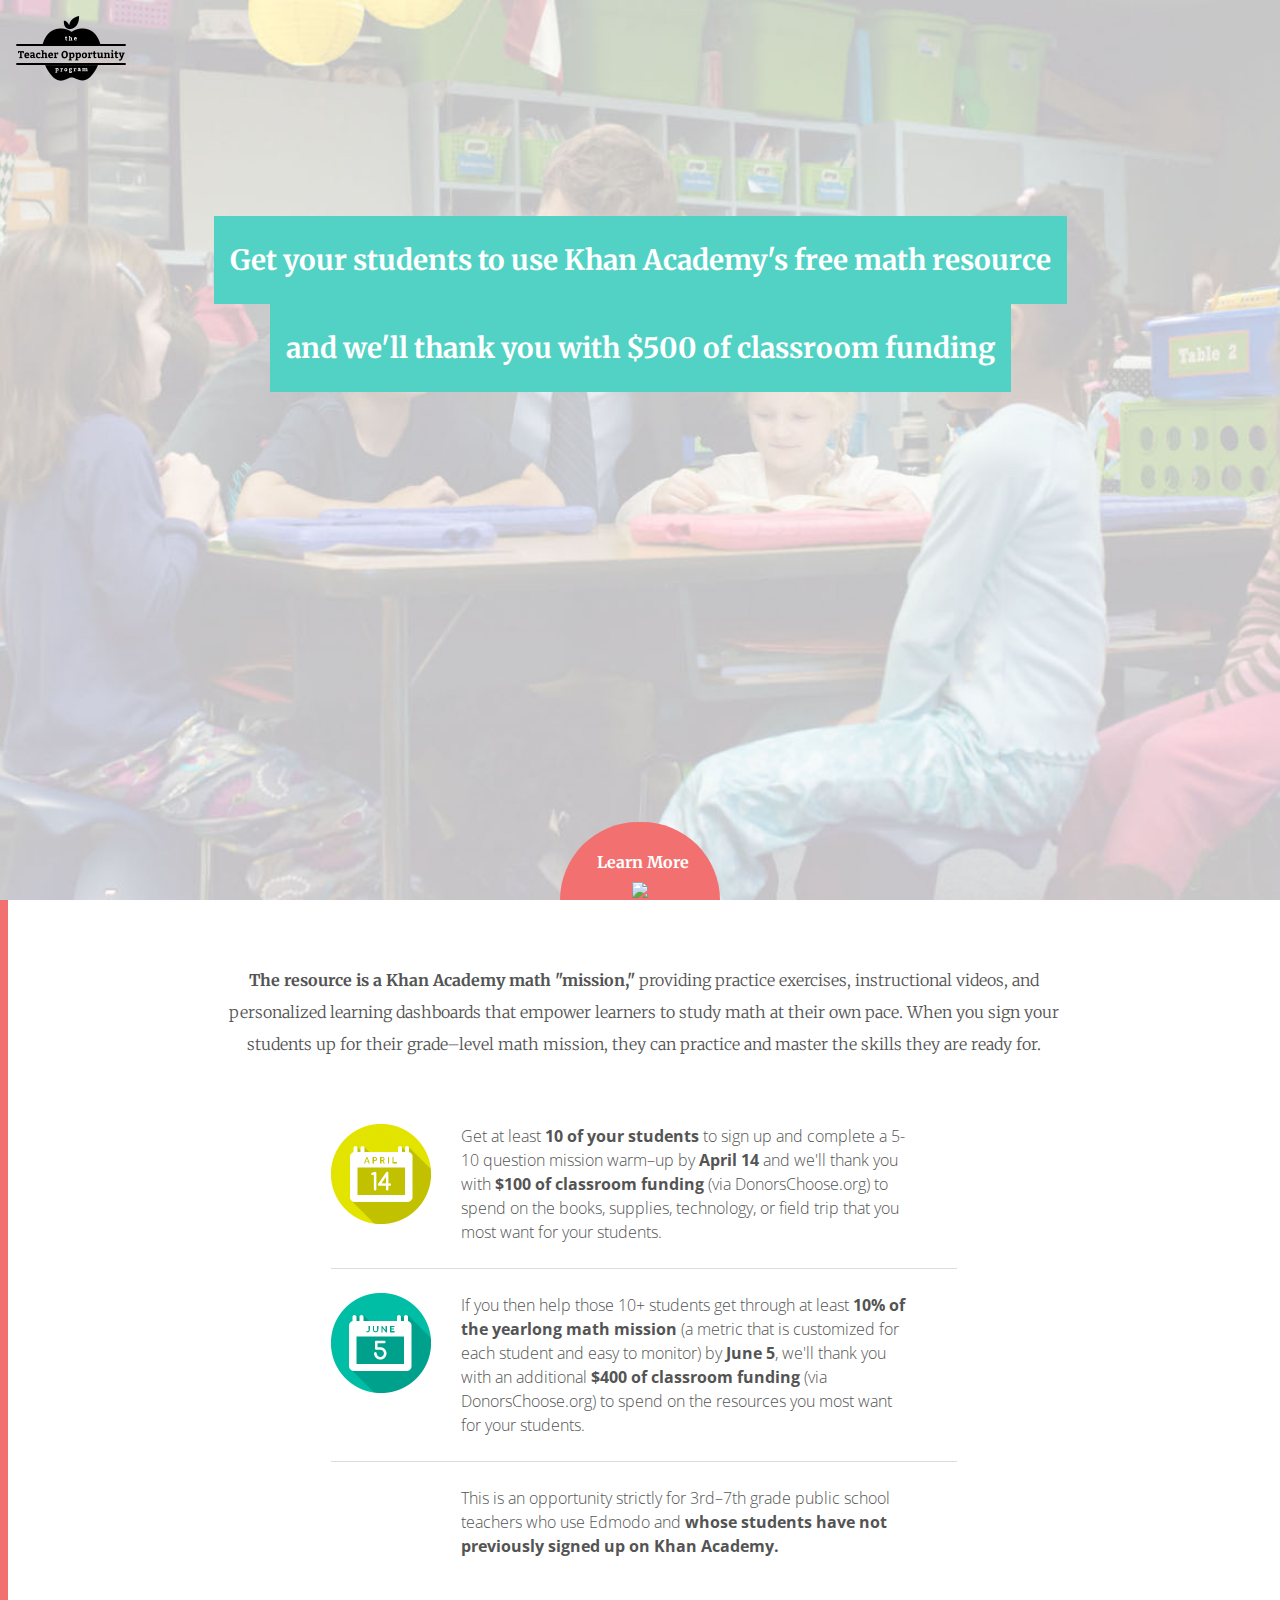
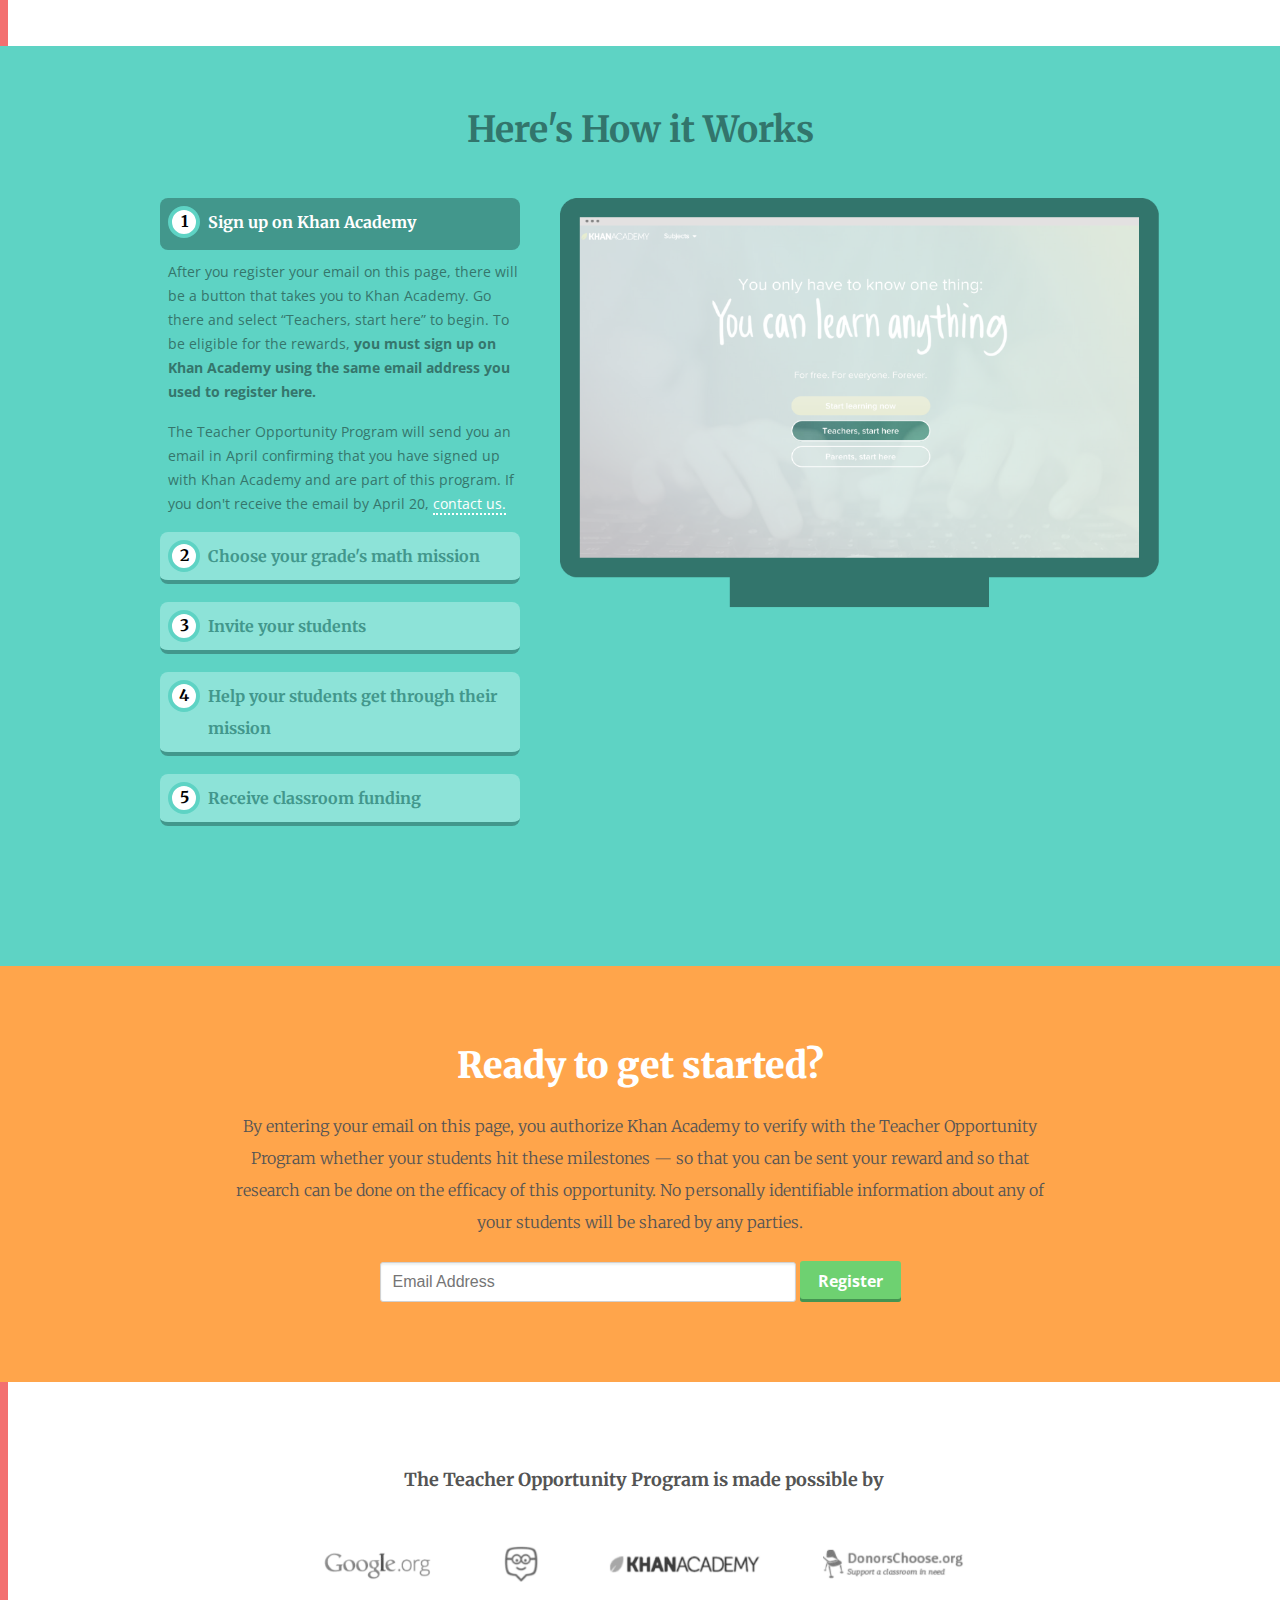
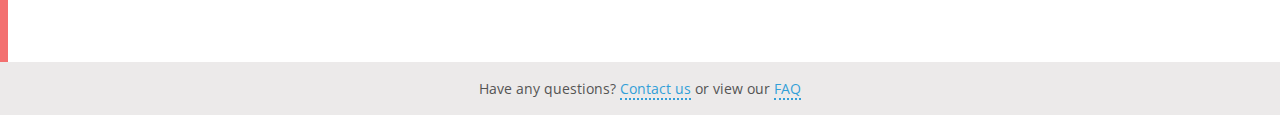
==== classroomopportunity.html @ 48d69011 "Change april 7 to april 14" ====
<!DOCTYPE html>
<!--[if IE 8 ]>    <html class="ie8"> <![endif]-->
<!--[if IE 9 ]>    <html class="ie9"> <![endif]-->
<!--[if (gt IE 9)|!(IE)]><!--> <html> <!--<![endif]-->
<head>
	<script src="js/cookies.js"></script>
	<script>
	  (function(i,s,o,g,r,a,m){i['GoogleAnalyticsObject']=r;i[r]=i[r]||function(){
	  (i[r].q=i[r].q||[]).push(arguments)},i[r].l=1*new Date();a=s.createElement(o),
	  m=s.getElementsByTagName(o)[0];a.async=1;a.src=g;m.parentNode.insertBefore(a,m)
	  })(window,document,'script','//www.google-analytics.com/analytics.js','ga');

	  ga('create', 'UA-2016540-8', 'auto');
	  ga('send', 'pageview');

	</script>
	<title>Check out Khan Academy's Math Missions</title>
    <link href='http://fonts.googleapis.com/css?family=Merriweather:400,300,700,900,300italic|Open+Sans:700,300,400' rel='stylesheet' type='text/css'>
    <link rel="stylesheet" href="css/reset.css"/>
    <link rel="stylesheet" href="css/styles.css"/>
    <link rel="stylesheet" href="//maxcdn.bootstrapcdn.com/font-awesome/4.3.0/css/font-awesome.min.css">
    <link rel="icon" type="image/png" href="favicon-32x32.png" sizes="32x32">
    <link rel="icon" type="image/png" href="favicon-16x16.png" sizes="16x16">
    <meta name="viewport" content="width=device-width, initial-scale=1">
</head>
<body>
<div class="section-splash">
	<img class="logo" src="images/logo-teacher-opportunity.png">
	<div class="headline-wrapper">
		<span class="headline">Get your students to use Khan&nbsp;Academy&#39;s free&nbsp;math&nbsp;resource</span>
		<span class="headline">and we&#39;ll thank you with $500 of classroom funding</span>
	</div>
	<a onclick="ga('send','event', 'funding', 'learnMore', 'click');" href="#intro">
		<div class="learn-more-wrapper">
			<div class="learn-more-text-wrapper">
				<span>Learn More</span>
				<img src="images/icon-caret-down.png">
			</div>
		</div>
	</a>
</div>
<div id="intro" class="section-intro">
	<div class="container">
		<h5>
			<strong>The resource is a Khan Academy math "mission,"</strong> providing practice exercises, instructional videos, and personalized learning dashboards that empower learners to study math at their own pace. When you sign your students up for their grade&ndash;level math mission, they can practice and master the skills they are ready for.
		</h5>

		<div class="intro-row clearfix">
			<div class="intro-illustration-wrapper">
				<img src="images/illustration-april.png">
			</div>
			<div class="intro-content">
				<p>
					Get at least <strong>10 of your students</strong> to sign up and complete a 5-10 question mission warm&ndash;up by <strong>April 14</strong> and we&#39;ll thank you with <strong>$100 of classroom funding</strong> (via DonorsChoose.org) to spend on the books, supplies, technology, or field trip that you most want for your students.
				</p>
			</div>
		</div> <!-- END INTRO-ROW -->
		<div class="intro-row clearfix">
			<div class="intro-illustration-wrapper">
				<img src="images/illustration-june.png">
			</div>
			<div class="intro-content">
				<p>
					If you then help those 10+ students get through at least <strong>10% of the yearlong math mission</strong> (a metric that is customized for each student and easy to monitor) by <strong>June 5</strong>, we&#39;ll thank you with an additional <strong>$400 of classroom funding</strong> (via DonorsChoose.org) to spend on the resources you most want for your students.
				</p>
			</div>
		</div> <!-- END INTRO-ROW -->
		<div class="intro-row">
			<div class="intro-content intro-disclaimer">
				<em>This is an opportunity strictly for 3rd&ndash;7th grade public school teachers who use Edmodo and <strong>
					whose students have not previously signed up on Khan Academy.
				</strong>
				</em>
			</div>
		</div> <!-- END INTRO-ROW -->
	</div> <!-- END CONTAINER -->
</div> <!-- END SECTION-INTRO -->

<div class="section-howItWorks">
	<div class="large-container">
		<h1>Here&#39;s How it Works</h1>
		<div class="right">
			<div class="screenshot-wrapper ">
				<img class="ia-instruction-image screenshot" src="images/howto-1.png">
			</div>
		</div>

		<div class="left">
			<ol class="steps">
				<li>
					<a id="howto-1" class="ia-instructions-trigger is-active" onclick="ga('send','event', 'funding', 'howItWorks-step1', 'click');" href="#">
						<span class="number-decoration"><span>1</span></span>
						<h4>Sign up on Khan Academy</h4>
					</a>
					<div class="ia-instructions instructions is-visible">
						<p>After you register your email on this page, there will be a button that takes you to Khan Academy. Go there and select &ldquo;Teachers, start here&rdquo; to begin. To be eligible for the rewards, <strong>you must sign up on Khan Academy using the same email address you used to register here.</strong></p>
						<p>The Teacher Opportunity Program will send you an email in April confirming that you have signed up with Khan Academy and are part of this program.  If you don&#39;t receive the email by April 20, <a href="mailto:teacheropportunity@donorschoose.org" onclick="ga('send','event', 'funding', 'contactUsHowTo', 'click');">contact us.</a></p>
					</div>
				</li>

				<li>
					<a id="howto-2" class="ia-instructions-trigger" onclick="ga('send','event', 'funding', 'howItWorks-step2', 'click');" href="#"><span class="number-decoration"><span>2</span></span>
						<h4>
							Choose your grade&#39;s math mission
						</h4>
					</a>
					<div class="ia-instructions instructions">
						<p>
							After you sign up, you&#39;ll be prompted to create your first class. Enter a name, like &ldquo;Mrs. Doe&#39;s 5th Graders.&rdquo; Then, you&rsquo;ll be taken to a screen where you can select a mission.</p>
						<p>
							 To be eligible for this program, you must teach students in grades 3&ndash;7, and you must select the math mission appropriate for your students&rsquo; grade level (e.g. if you teach fifth grade, your fifth graders need to work through the fifth grade math mission).
						</p>
					</div>
				</li>

				<li>
					<a id="howto-3" class="ia-instructions-trigger" onclick="ga('send','event', 'funding', 'howItWorks-step3', 'click');" href="#"><span class="number-decoration"><span>3</span></span>
					<h4>
						Invite your students
					</h4>
					</a>
					<div class="ia-instructions instructions">
						<p>
							Invite your students to your class via the email invite form on Khan Academy. To be part of this program, your students must not previously have signed up on Khan Academy. Have your students check their email, accept your coach request, and create an account. If your students don&#39;t have their own email addresses, you can create an account for them. Once they create an account and select an avatar, help them navigate to the mission by selecting the notification bell in the top right corner of the screen.
						</p>
					</div>
				</li>

				<li>
					<a id="howto-4" class="ia-instructions-trigger" onclick="ga('send','event', 'funding', 'howItWorks-step4', 'click');" href="#"><span class="number-decoration"><span>4</span></span>
					<h4>Help your students get through their mission</h4>
					</a>
					<div class="ia-instructions instructions">
						<p>
							Your students will be asked to complete an initial mission warm-up and can then start working through their mission. You can track their progress by clicking &ldquo;student progress&rdquo; in your coach account. Look specifically at any of the bars that say &ldquo;20%,&rdquo; or more (&ldquo;30%,&rdquo;, &ldquo;40%,&rdquo;, &ldquo;50%,&rdquo; etc.) and add up the number of students who have completed these skills.
						</p>
					</div>
				</li>

				<li>
					<a id="howto-5" class="ia-instructions-trigger" onclick="ga('send','event', 'funding', 'howItWorks-step5', 'click');" href="#"><span class="number-decoration"><span>5</span></span>
					<h4>
						Receive classroom funding
					</h4>
					</a>
					<div class="ia-instructions instructions">
						<p>
							We&#39;ll confirm that your students completed the mission warm-up and send a $100 classroom funding credit via DonorsChoose.org to the email you use to register on this page and on Khan Academy in June.
						</p>
						<p>
							If at least 10 of your students get through 10% or more of the yearlong math mission, we&#39;ll add an additional $400 to the classroom funding credit DonorsChoose.org will email you in June.
						</p>
						<p>
							You can spend the funding credit on books, technology, field trips, or any other resources that you want for your students.  Funding is offered on a first come, first served basis to the first 500 teachers who accomplish the steps above.
						</p>
					</div>
				</li>
			</ol>
		</div>
	</div>
</div>

<div class="section-getStarted">
	<div class="container">
		<h2>Ready to get started?</h2>
		<h5 class="ia-cta-instruction">By entering your email on this page, you authorize Khan Academy to verify with the Teacher Opportunity Program whether your students hit these milestones &mdash; so that you can be sent your reward and so that research can be done on the efficacy of this opportunity. No personally identifiable information about any of your students will be shared by any parties.</h5>
		<script type="text/javascript">
		var submitted=false;
		</script>
		<iframe id="hidden_iframe" name="hidden_iframe" onload="if(submitted){$('.ia-show-on-submit').show(); $('.ia-form').hide(); $('.ia-cta-instruction').html('Great! You are registered! Now go sign up on Khan Academy');}" style="display: none;"></iframe>

		<form class="ia-form" action="https://docs.google.com/forms/d/1gGFboxEAYcwFNeZSYvGJsOJmjx7oIMC6EEzyBmkNgvQ/formResponse?embedded=true" method="POST" id="ss-form" onsubmit="submitted=true;" target="hidden_iframe">
			<ol role="list" class="ss-question-list" style="padding-left: 0">
				<input type="hidden" name="entry.1613017288" value="Funding" class="ss-q-short" id="entry_1613017288" dir="auto" aria-label="" title="">

				<label class="email-label" for="entry_1570067874">
					Email Address
				</label>
				<input type="email" name="entry.1570067874" value="" class="ss-q-short" id="entry_1570067874" dir="auto" aria-label="Email Address  " title="" placeholder="Email Address" onclick="ga('send','event', 'funding', 'emailField', 'click');" required>
				<span class="reminder-text">
					Remember to use this email address when you register on Khan Academy!
				</span>
				<input type="hidden" name="draftResponse" value="[,,&quot;3323686566594068081&quot;]
				">
				<input type="hidden" name="pageHistory" value="0">
				<input type="hidden" name="fbzx" value="3323686566594068081">
				<input type="submit" name="submit" value="Register" id="ss-submit" class="jfk-button jfk-button-action secondary-cta" onclick="ga('send','event', 'funding', 'registerEmail', 'click');">
			</ol>
		</form>
		<a target="_blank" class="ia-show-on-submit primary-cta" style="display: none;" href="http://khanacademy.org" onclick="ga('send','event', 'funding', 'goToKhanAcademy', 'click');">Take me to Khan Academy <img src="images/icon-caret-right.png"> </a>
	</div>
</div>

<div class="section-partners">
	<h3>The Teacher Opportunity Program is made possible by</h3>
	<img class="logo-wall" src="images/logo-wall.png">
</div>

<div class="section-contact">
	<p>Have any questions? <a href="mailto:teacheropportunity@donorschoose.org" onclick="ga('send','event', 'funding', 'contactUsFooter', 'click');">Contact us</a> or view our <a href="#faq" class="ia-faq-trigger" onclick="ga('send','event', 'funding', 'viewFAQ', 'click');">FAQ</a></p>
</div>

<div class="section-faq ia-faq" id="faq">
	<div class="medium-container">
		<h2>FAQ</h2>
		<ul class="faq">
			<li>
				<h4>Who is eligible?</h4>
				<p>
					This opportunity is for 3rd&ndash;7th grade public school teachers who use Edmodo and who have not previously signed up on Khan Academy.
				</p>
			</li>
			<li>
				<h4>What is a mission?</h4>
				<p>
					A mission is simply a way on Khan Academy to help learners focus on content that is most meaningful to them.  Each math mission on Khan Academy provides complete coverage of a particular grade level or subject.  For more information, check out this
					<a href="https://www.khanacademy.org/coach-res/reference-for-coaches/other-reference-materials/a/what-is-a-mission" target="_blank" onclick="ga('send','event', 'funding', 'externalLinkInFAQ-articleOnKhanAcademy', 'click');">article on Khan Academy.</a>
				</p>
			</li>
			<li>
				<h4>How do I choose the right mission for my class?</h4>
				<p>
					In order to be eligible for this program, you will need your students to be working and making progress in their grade-level mission (i.e., if you are a 4th grade teacher, your students will need to make progress in Khan Academy&#39;s 4th grade mission).  However, the great thing about Khan Academy is that learners can also access content outside of their grade-level mission if they need extra support or want to accelerate ahead!
				</p>
			</li>
			<li>
				<h4>What is a &ldquo;mission warm-up?&rdquo;</h4>
				<p>
					The mission warm-up will be your students&#39; first experience of Khan Academy once they have selected their grade-level mission.  The mission warm-up will ask students to answer a few math problems.  That information will help Khan Academy&#39;s analytics system to know where it can help the students.  The students will always have the option to say &ldquo;I haven&#39;t learned this yet,&rdquo; if it is a skill that they are unfamiliar with.

				</p>
			</li>
			<li>
				<h4>How do I know when 10 of my students have achieved 10% of the mission-level skills?</h4>
				<p>
					The easiest way to see whether you have 10 students that have achieved 10% or more of mission-level skills is to look at your class histogram.  You can navigate there easily by going to your coach homepage and then clicking &ldquo;student progress&rdquo; for your classes.  The Y-axis of the histogram shows you how many students have completed what % of the class mission.
				</p>
			</li>
			<li>
				<h4>What is the difference between mission-level skills and mission foundations?</h4>
				<p>
					Mission foundations will provide a quick review of prerequisites and help check a learners&#39; preparedness for grade- or subject-level material.
				</p>
			</li>
			<li>
				<h4>Where do I go if I need help using Khan Academy with my students?</h4>
				<p>
					Khan Academy has created a great online support resource that helps you learn how to get your class started on Khan Academy and shares best practices.  This is a great place to learn more about all the great learner and coach tools that are available as well as to understand the nuts and bolts of how to get your class started!  You can find these resources by going to: <a target="_blank" href="https://www.khanacademy.org/coach-res" onclick="ga('send','event', 'funding', 'externalLinkInFAQ-coachRes', 'click');">khanacademy.org/coach-res</a>.
				</p>
			</li>
			<li>
				<h4>Where do I go if I have a problem with Khan Academy?</h4>
				<p>
					If you have a problem with Khan Academy, go to their <a href="https://khanacademy.zendesk.com/hc/en-us" target="_blank" onclick="ga('send','event', 'funding', 'externalLinkInFAQ-helpCenter', 'click');">Help Center</a>.  You can type in your questions or report bugs that you are finding as you work on Khan Academy.
				</p>
			</li>
		</ul>
	</div>
</div>
<script src="http://ajax.googleapis.com/ajax/libs/jquery/1.10.2/jquery.min.js"></script>
<script src="js/effects.js"></script>
</body>
</html>
---- css/styles.css ----
*, *:before, *:after {
	-moz-box-sizing: border-box;
	-webkit-box-sizing: border-box; 
	box-sizing: border-box;
	-webkit-text-size-adjust: none;
	-webkit-font-smoothing: antialiased;
	-moz-osx-font-smoothing: grayscale;
 }

body {
 	height: 100%;
 	width: 100%;
 	overflow-x: hidden;
}
.clearfix:after {
    visibility: hidden;
    display: block;
    font-size: 0;
    content: " ";
    clear: both;
    height: 0;
}

/* LAYOUT */
.container {
	position: relative;
	max-width: 960px;
	margin: 0 auto;
	padding: 64px;
}
.medium-container {
	max-width: 640px;
	margin: 0 auto;
}
.large-container {
	max-width: 960px;
	margin: 0 auto;
}
.fullsize-container {
	width: 100%;
	height: 100vh;
	padding: 16px;
	position: relative;
	text-align: center;
}

/* TYPOGRAPHY */
body {
	font-family: 'Open Sans', sans-serif;
	font-weight: 300;
	color: #545454;
}

h1, h2, h3, h4, h5 {
	font-family: 'Merriweather', serif;
	text-align: center;
	line-height: 2;
}
h1, h2, h3, h4 {
	font-weight: 700;
}
h1, h2 {
	font-size: 36px;
}
h3 {
	font-size: 18px;
}
h5 {
	font-weight: 300;
}
p {
	line-height: 1.5;
	font-weight: 400;
}
strong {
	font-weight: 700;
}
em {
	/*font-style: italic;*/
	/*font-size: 12px;*/
	line-height: 1.5;
}

/* SPLASH  */
.section-splash {
	width: 100%;
	height: 100vh;
	padding: 16px;
	background-image: url(../images/teacher-with-students.jpg);
	background-position: center;
	background-size: cover;
	background-repeat: no-repeat;
	position: relative;
	text-align: center;
}
.headline-wrapper {
	margin-top: 300px;
}
.ie8 .headline-wrapper, .ie9 .headline-wrapper {
	margin-bottom: 200px;
}
.headline-wrapper a {
	color: #329FD8;
}
.headline {
	font-family: 'Merriweather', serif;
	line-height: 2;
	font-size: 36px;
	background: #52D2C4;
	display: inline-block;
	margin: 0 auto;
	clear: both;
	padding: 16px;
	background: #52D2C4;
	color: white;
	font-weight: 700;
}
.logo {
	position: absolute;
	left: 16px;
}
.learn-more-wrapper {
	background: #F37070;
	height: 78px;
	width: 160px;
	position: absolute;
	bottom: 0;
	margin-left: 50%;
	left: -80px;
	border-radius: 100px 100px 0 0;
}
.learn-more-text-wrapper {
	position: relative;
}
.learn-more-text-wrapper img {
	margin-top: 60px;
}
.ie8 .learn-more-text-wrapper img, .ie9 .learn-more-text-wrapper img{
	display: none;
}
.learn-more-wrapper span {
	font-family: 'Merriweather', serif;
	font-weight: 700;
	color: white;
	position: absolute;
	width: 96px;
	height: 70px;
	margin-top: 50%;
	top: -48px;
	left: 35px;

}
.ie8 .learn-more-wrapper span, .ie9 .learn-more-wrapper span {
	margin-top: 24px;
	top: 16px;
}

/* INTRO */
.section-intro {
	border-left: 8px solid #F37070;
}
.intro-row {
	max-width: 626px;
	margin: 24px auto;
	padding-bottom: 24px;
	position: relative;
	border-bottom: 1px solid #DCDCDC;
}
.intro-row:first-of-type {
	margin-top: 64px;
}
.intro-row:last-of-type {
	border-bottom: none;
	margin-bottom: 0;
}
.intro-illustration-wrapper {
	width: 100px;
	height: 100px;
	float: left;
	left: 0;
}
.intro-illustration-wrapper img {
	width: 100%;
}
.intro-content {
	margin-left: 130px;
	max-width: 448px;
}
.intro-content p {
	font-weight: 300;
}

/* HOW IT WORKS */
.section-howItWorks {
	background: #5ED3C4;
	position: relative;
	padding: 48px 16px;
	min-height: 920px;
}
.section-4steps {
	min-height: 820px;
}
.section-howItWorks h1 {
	color: #32756C;
	margin: 0 auto;
}
.left {
	position: absolute;
	max-width: 360px;
	margin-top: 32px;
}
.right {
	margin-left: 400px;
	position: absolute;
	max-width: 1350px;
	min-height: 750px;
	margin-top: 32px;
}
.screenshot-wrapper {
	position: absolute;
	width: 600px;
}
.screenshot {
	width: 100%;
}
.steps li {
	margin-bottom: 16px;
}
.steps h4 {
	float: left;
	display: inline-block;
	margin-left: 40px;
	font-weight: 700;
	text-align: left;
}
.steps li>a{
	position: relative;
	background: #8DE3D8;
	border-radius: 8px;
	padding: 8px;
	display: inline-block;
	width: 100%;
	border-bottom: 4px solid #42978C;
	color: #42978C;
	text-decoration: none;
	font-family: 'Merriweather', serif;
	font-weight: 700;
	cursor: pointer;
	transition: all .3s;

}
.steps li>a:hover {
	background: #81CFC5;
	color: white;
}
.steps li>a:active, .steps li>a.is-active {
	background: #42978C;
	color: white;
}
.number-decoration {
	left: 8px;
	position: absolute;
	background: white;
	border-radius: 100%;
	border: 4px solid #5ED3C4;
	color: black;
	display: inline-block;
	width: 32px;
	height: 32px;
	text-align: center;
}
.number-decoration span {
	display: inline-block;
	margin-top: 3px;
}

.instructions {
	display: none;
	margin-top: 8px;
}
.is-active + .instructions {
	display:block
}
.instructions p {
	font-size: 14px;
	line-height: 24px;
	margin-bottom: 16px;
	color: #35766C;
	margin-left: 8px;
}
.instructions a {
	color: white;
	text-decoration: none;
	border-bottom: 2px dotted white;
}

/* GET STARTED */
.section-getStarted {
	background: #FFA54B;
	text-align: center;
}
.section-getStarted h2 {
	color: white;
	margin-bottom: 8px;
	font-weight: 900;
}
.primary-cta, .secondary-cta {
	border: none;
	background: #6ED171;
	cursor: pointer;
	font-family: 'Open Sans', sans-serif;
	font-weight: 700;
	text-decoration: none;
	color: white;
	display: inline-block;
	margin: 0 auto;
	margin-bottom: 12px;
	transition: all .3s;
}
.primary-cta:hover, .secondary-cta:hover {
	background: #65BA67;
}
.primary-cta:active {
	background: #4F9E51;
}
.primary-cta img {
	margin-left: 12px;
}
.primary-cta {
	padding: 14px 38px 24px 32px;
	font-size: 24px;
	border-radius: 8px;
	box-shadow: inset 0 -6px 0 0 #459451;
	margin-top: 16px;
	/*border-bottom: 6px solid #4F9E51;*/
}
.secondary-cta {
	padding: 9px 18px 10px;
	font-size: 16px;
	border-radius: 3px;
	box-shadow: inset 0 -3px 0 0 #459451;
}

/* EMAIL FORM*/
form {
	margin-top: 8px;
}
.email-label {
	display: none;
}
input[type=email] {
	border: 1px solid #d1d1d1;
	width: 50%;
	display: inline-block;
	webkit-border-radius: 3px;
	  -moz-border-radius: 3px;
	  -ms-border-radius: 3px;
	  -o-border-radius: 3px;
	  border-radius: 3px;
	webkit-box-shadow: inset 0 2px 2px 0px #EDF0F0;
	  -moz-box-shadow: inset 0 2px 2px 0px #EDF0F0;
	  box-shadow: inset 0 2px 2px 0px #EDF0F0;
	margin: 16px 0;
	font-size: 16px;
	line-height: 1.4;
	padding: 0 .75em;
	height: 40px;
	overflow: auto;
	outline: none;
	background: white;
}
input[type=email]:focus {
	border: 1px solid #329FD8;
}
span.reminder-text {
	display: none;
	font-weight: 400;
	margin-left: 155px;
	border-radius: 3px;
	font-size: 12px;
	padding: 8px;
	background: #5A5A5A;
	color: white;
	position: absolute;
}
span.reminder-text:before {
	border: solid transparent;
	content: " ";
	height: 0;
	width: 0;
	border-bottom-color: #5A5A5A;
	border-width: 6px;
	margin-left: 8px;
	margin-top: -18px;
	position: absolute;
	pointer-events: none;
}
input[type=email]:focus + span.reminder-text {
	display: block;
}

/* PARTNERS */
.section-partners {
	padding: 80px;
	color: #545454;
	border-left: 8px solid #F37070;
}
.logo-wall {
	max-width: 640px;
	display: block;
	margin: 48px auto 0;
}

/* CONTACT */
.section-contact {
	background: #ECEAEA;
	padding: 16px;
	text-align: center;
}
.section-contact p {
	font-size: 14px;
}
.section-contact a, .section-faq a {
	color: #329FD8;
	text-decoration: none;
	border-bottom: 2px dotted;
}

/* FAQ */
.section-faq {
	padding: 36px;
	display: none;
	background: #ECEAEA;
}
.section-faq p{
	font-size: 14px;
	line-height: 2;
}
.section-faq h2 {
	margin-bottom: 32px;
}
.section-faq h4 {
	text-align: left;
}
.faq li {
	margin-bottom: 24px;
}

/* RESPONSIVE */
@media screen and (max-width: 1280px) {
	/* SPLASH */
	.headline-wrapper {
		margin-top: 200px;
	}
	.headline {
		font-size: 28px;
	}
}
@media screen and (max-width: 800px) {
	.container, .medium-container, .large-container, .section-partners {
		padding: 48px;
	}
	.right, .left, .screenshot-wrapper {
		position: relative;
		margin: 0 auto;
	}
	.left {
		max-width: 100%;
		margin-top: 24px;
	}
	.right {
		min-height: 0;
	}
	.screenshot-wrapper, .logo-wall {
		max-width: 100%;
	}
	span.reminder-text {
		margin-left: 0;
	}
	span.reminder-text:before {
		margin-left: 100px;
	}

@media screen and (max-width: 640px) {
	.logo {
		position: relative;
		margin: 16px auto;
		left: 0;
	}
	.container, .medium-container, .large-container, .section-partners {
		padding: 32px;
	}
	.section-howItWorks {
		padding: 0;
	}
	h1, .headline {
		font-size: 18px;
	}
	.headline {
		padding: 6px;
	}
	h2, h3 {
		font-size: 16px;
	}
	h5, p, em {
		font-size: 14px;
	}
	.section-splash {
		height: 95vh;
	}

	/* INTRO */
	.intro-illustration-wrapper {
		float: none;
		margin: 0 auto;
	}
	.intro-content {
		max-width: 100%;
		margin: 24px 0 0 0;
	}
	.intro-row:first-of-type {
		margin-top: 24px;
	}

	/* CALL TO ACTION */
	.primary-cta {
		font-size: 18px;
		padding: 12px 18px;
	}
	.primary-cta img {
		width: 8px;
	}
}
@media screen and (max-width: 360px) {
	.container, .medium-container, .large-container, .section-partners {
		padding: 24px;
	}
	h1, .headline {
		font-size: 18px;
	}
	.headline-wrapper {
		margin-top: 200px;
	}
	h5 {
		text-align: left;
	}
	.primary-cta {
		display: block;
		width: 100%;
		padding: 16px 0 20px;
	}
	.primary-cta img {
		display: none;
	}
	input[type=email] {
		display: block;
		width: 100%;
	}
	input[type=submit] {
		-webkit-appearance: none;
	}
	.secondary-cta {
		display: block;
		width: 100%;
	}
}
@media screen and (max-height: 670px) {
	.headline-wrapper {
		margin-top: 50px;
	}
}
@media screen and (max-height: 460px) {
	.headline-wrapper {
		margin-top: 50px;
	}
	.learn-more-wrapper {
		display: none;
	}
}
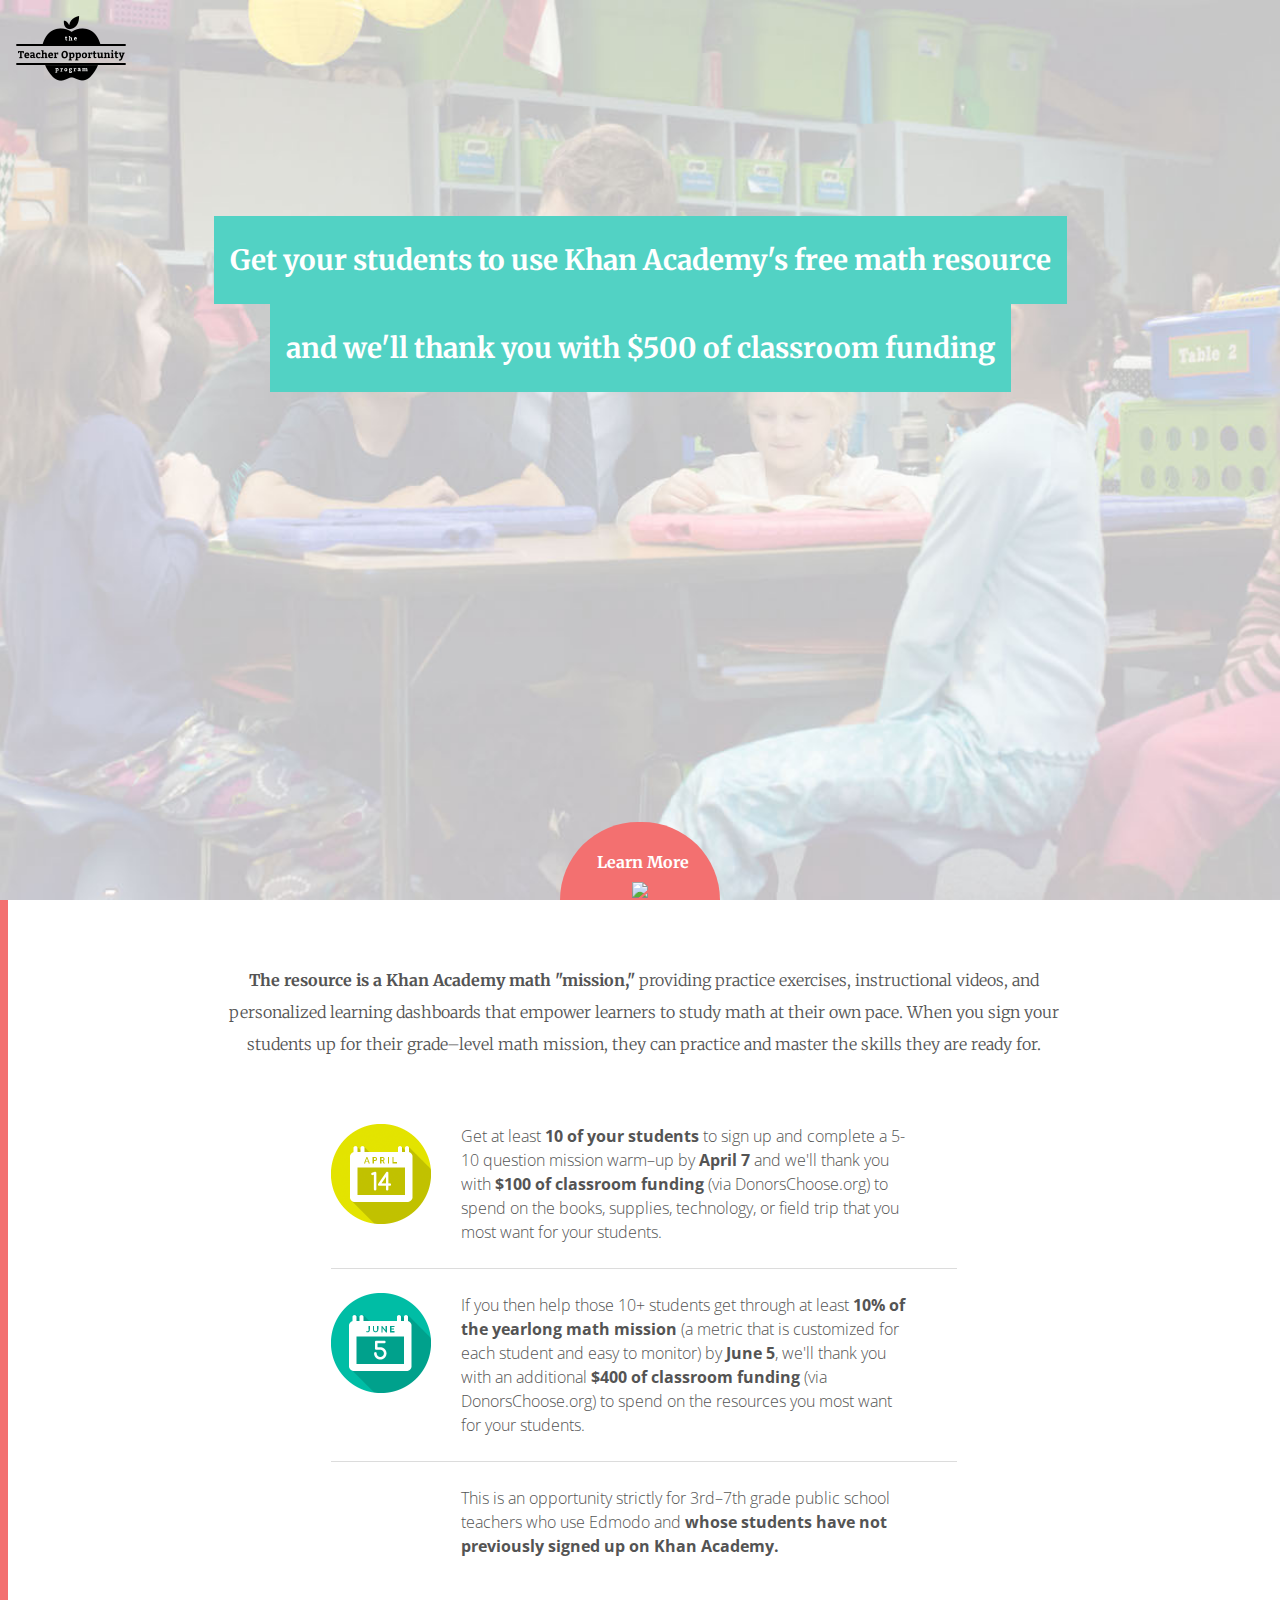
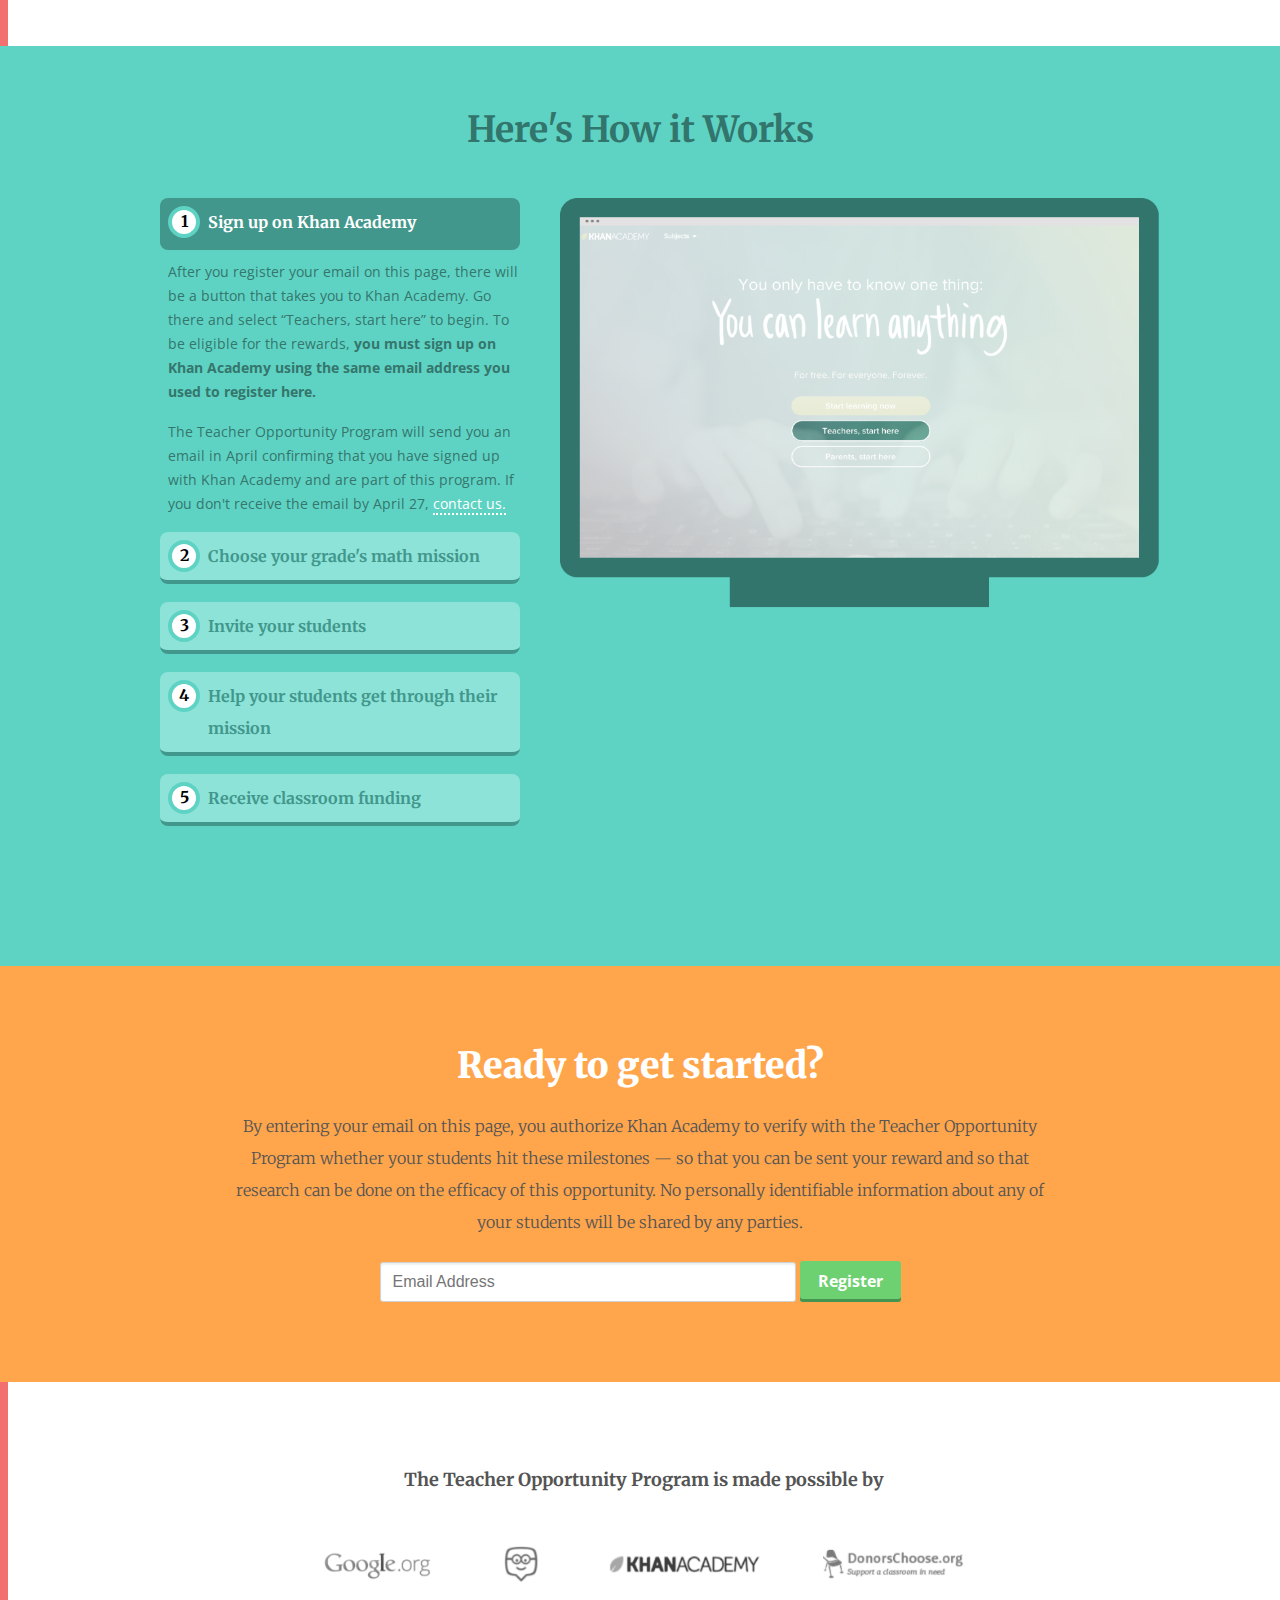
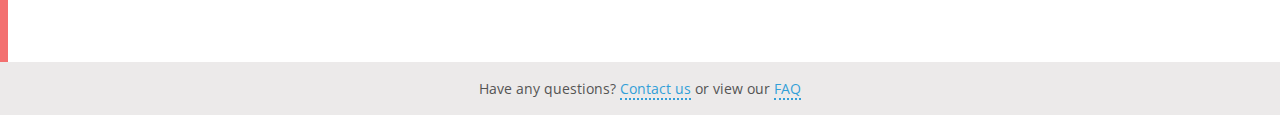
==== commit 2a67c8ec: "Change hear by date from April 20th to April 27th" ====
--- a/classroomopportunity.html
+++ b/classroomopportunity.html
@@ -51,7 +51,7 @@
 			</div>
 			<div class="intro-content">
 				<p>
-					Get at least <strong>10 of your students</strong> to sign up and complete a 5-10 question mission warm&ndash;up by <strong>April 14</strong> and we&#39;ll thank you with <strong>$100 of classroom funding</strong> (via DonorsChoose.org) to spend on the books, supplies, technology, or field trip that you most want for your students.
+					Get at least <strong>10 of your students</strong> to sign up and complete a 5-10 question mission warm&ndash;up by <strong>April 7</strong> and we&#39;ll thank you with <strong>$100 of classroom funding</strong> (via DonorsChoose.org) to spend on the books, supplies, technology, or field trip that you most want for your students.
 				</p>
 			</div>
 		</div> <!-- END INTRO-ROW -->
@@ -69,7 +69,7 @@
 			<div class="intro-content intro-disclaimer">
 				<em>This is an opportunity strictly for 3rd&ndash;7th grade public school teachers who use Edmodo and <strong>
 					whose students have not previously signed up on Khan Academy.
-				</strong>
+				</strong> 
 				</em>
 			</div>
 		</div> <!-- END INTRO-ROW -->
@@ -84,7 +84,7 @@
 				<img class="ia-instruction-image screenshot" src="images/howto-1.png">
 			</div>
 		</div>
-
+	
 		<div class="left">
 			<ol class="steps">
 				<li>
@@ -94,14 +94,14 @@
 					</a>
 					<div class="ia-instructions instructions is-visible">
 						<p>After you register your email on this page, there will be a button that takes you to Khan Academy. Go there and select &ldquo;Teachers, start here&rdquo; to begin. To be eligible for the rewards, <strong>you must sign up on Khan Academy using the same email address you used to register here.</strong></p>
-						<p>The Teacher Opportunity Program will send you an email in April confirming that you have signed up with Khan Academy and are part of this program.  If you don&#39;t receive the email by April 20, <a href="mailto:teacheropportunity@donorschoose.org" onclick="ga('send','event', 'funding', 'contactUsHowTo', 'click');">contact us.</a></p>
+						<p>The Teacher Opportunity Program will send you an email in April confirming that you have signed up with Khan Academy and are part of this program.  If you don&#39;t receive the email by April 27, <a href="mailto:teacheropportunity@donorschoose.org" onclick="ga('send','event', 'funding', 'contactUsHowTo', 'click');">contact us.</a></p>
 					</div>
 				</li>
 
 				<li>
 					<a id="howto-2" class="ia-instructions-trigger" onclick="ga('send','event', 'funding', 'howItWorks-step2', 'click');" href="#"><span class="number-decoration"><span>2</span></span>
 						<h4>
-							Choose your grade&#39;s math mission
+							Choose your grade&#39;s math mission	
 						</h4>
 					</a>
 					<div class="ia-instructions instructions">
@@ -127,7 +127,7 @@
 				</li>
 
 				<li>
-					<a id="howto-4" class="ia-instructions-trigger" onclick="ga('send','event', 'funding', 'howItWorks-step4', 'click');" href="#"><span class="number-decoration"><span>4</span></span>
+					<a id="howto-4" class="ia-instructions-trigger" onclick="ga('send','event', 'funding', 'howItWorks-step4', 'click');" href="#"><span class="number-decoration"><span>4</span></span> 
 					<h4>Help your students get through their mission</h4>
 					</a>
 					<div class="ia-instructions instructions">
@@ -151,7 +151,7 @@
 							If at least 10 of your students get through 10% or more of the yearlong math mission, we&#39;ll add an additional $400 to the classroom funding credit DonorsChoose.org will email you in June.
 						</p>
 						<p>
-							You can spend the funding credit on books, technology, field trips, or any other resources that you want for your students.  Funding is offered on a first come, first served basis to the first 500 teachers who accomplish the steps above.
+							You can spend the funding credit on books, technology, field trips, or any other resources that you want for your students.  Funding is offered on a first come, first served basis to the first 500 teachers who accomplish the steps above.  
 						</p>
 					</div>
 				</li>
@@ -233,7 +233,7 @@
 			<li>
 				<h4>How do I know when 10 of my students have achieved 10% of the mission-level skills?</h4>
 				<p>
-					The easiest way to see whether you have 10 students that have achieved 10% or more of mission-level skills is to look at your class histogram.  You can navigate there easily by going to your coach homepage and then clicking &ldquo;student progress&rdquo; for your classes.  The Y-axis of the histogram shows you how many students have completed what % of the class mission.
+					The easiest way to see whether you have 10 students that have achieved 10% or more of mission-level skills is to look at your class histogram.  You can navigate there easily by going to your coach homepage and then clicking &ldquo;student progress&rdquo; for your classes.  The Y-axis of the histogram shows you how many students have completed what % of the class mission.  
 				</p>
 			</li>
 			<li>
@@ -251,7 +251,7 @@
 			<li>
 				<h4>Where do I go if I have a problem with Khan Academy?</h4>
 				<p>
-					If you have a problem with Khan Academy, go to their <a href="https://khanacademy.zendesk.com/hc/en-us" target="_blank" onclick="ga('send','event', 'funding', 'externalLinkInFAQ-helpCenter', 'click');">Help Center</a>.  You can type in your questions or report bugs that you are finding as you work on Khan Academy.
+					If you have a problem with Khan Academy, go to their <a href="https://khanacademy.zendesk.com/hc/en-us" target="_blank" onclick="ga('send','event', 'funding', 'externalLinkInFAQ-helpCenter', 'click');">Help Center</a>.  You can type in your questions or report bugs that you are finding as you work on Khan Academy.   
 				</p>
 			</li>
 		</ul>
@@ -260,4 +260,4 @@
 <script src="http://ajax.googleapis.com/ajax/libs/jquery/1.10.2/jquery.min.js"></script>
 <script src="js/effects.js"></script>
 </body>
-</html>
+</html>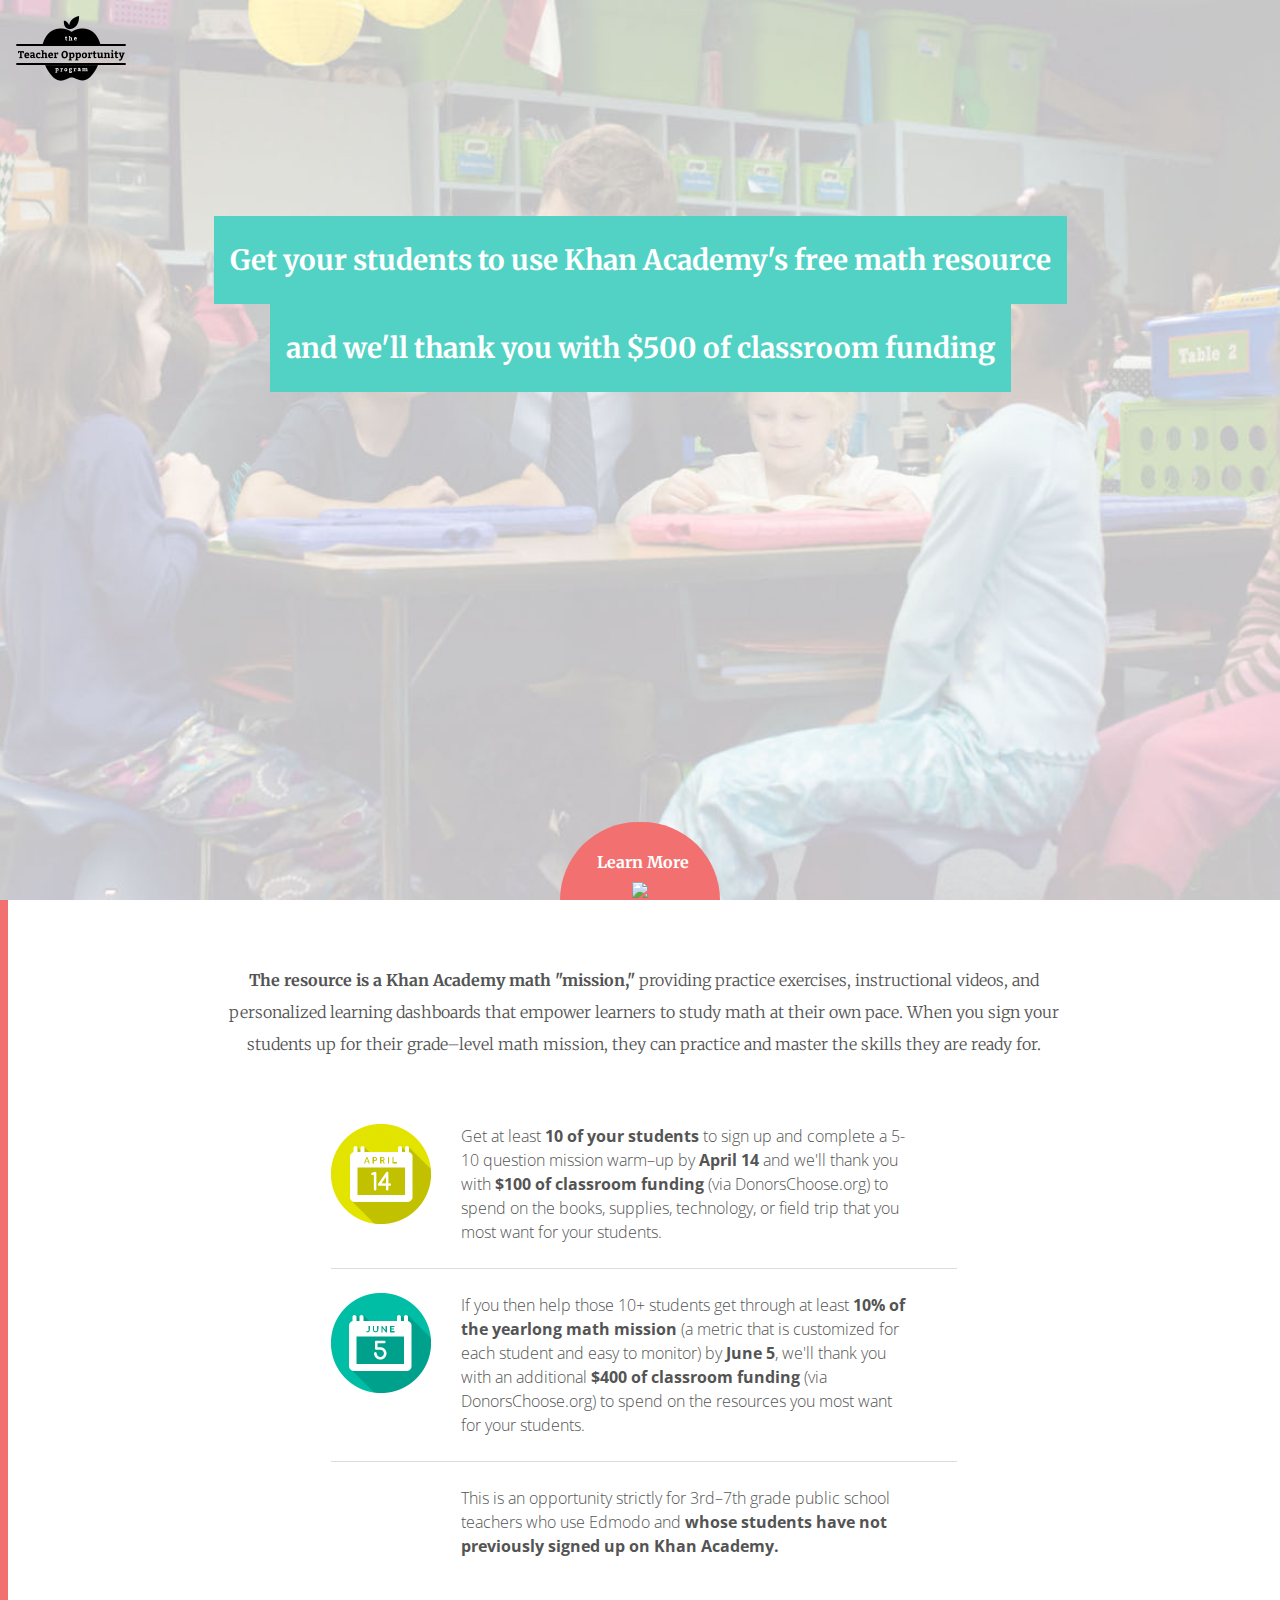
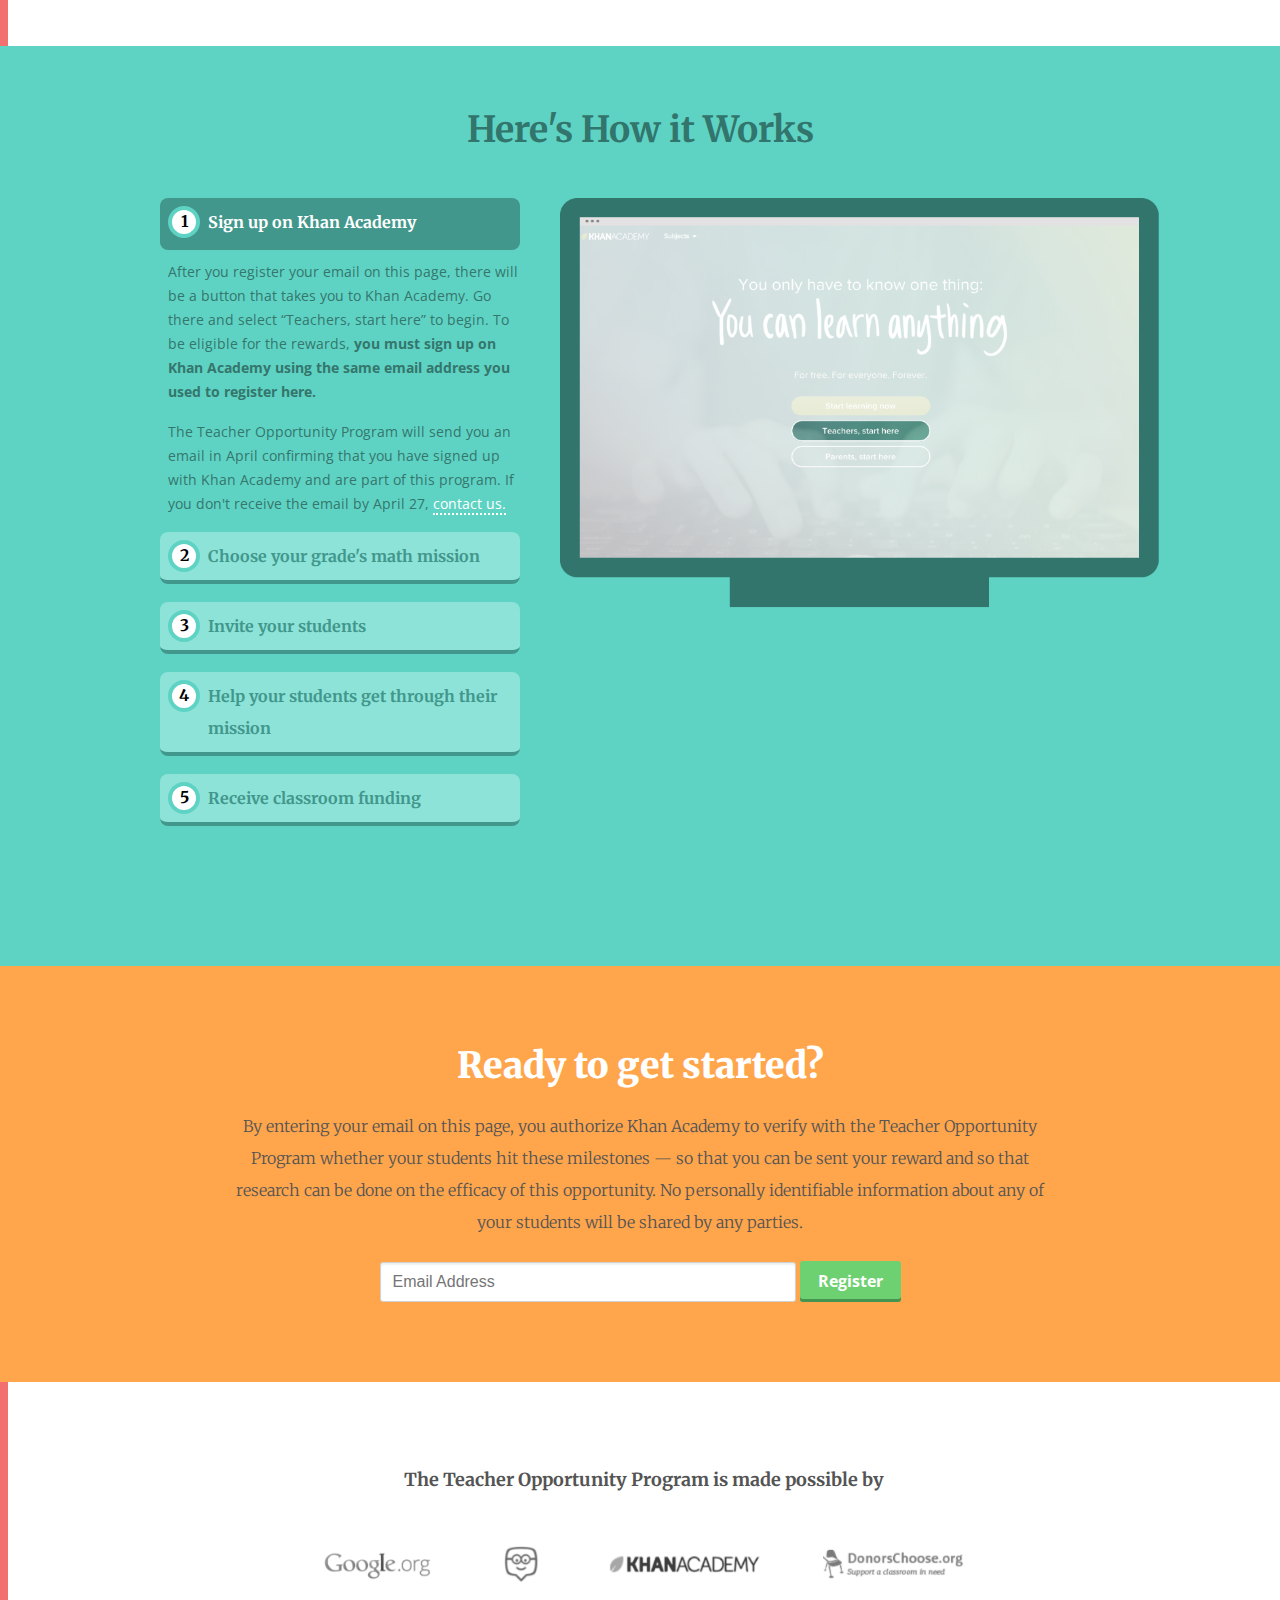
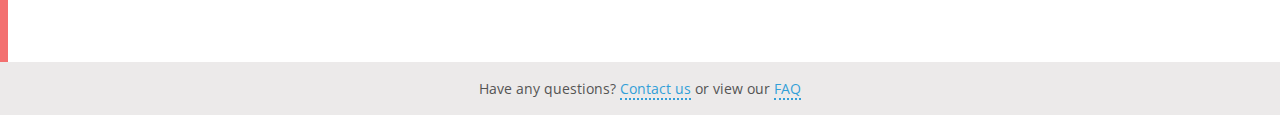
==== commit 388110d1: "Merge branch 'master' of https://github.com/teacheropportunity/teacheropportunity.github.io" ====
--- a/classroomopportunity.html
+++ b/classroomopportunity.html
@@ -51,7 +51,7 @@
 			</div>
 			<div class="intro-content">
 				<p>
-					Get at least <strong>10 of your students</strong> to sign up and complete a 5-10 question mission warm&ndash;up by <strong>April 7</strong> and we&#39;ll thank you with <strong>$100 of classroom funding</strong> (via DonorsChoose.org) to spend on the books, supplies, technology, or field trip that you most want for your students.
+					Get at least <strong>10 of your students</strong> to sign up and complete a 5-10 question mission warm&ndash;up by <strong>April 14</strong> and we&#39;ll thank you with <strong>$100 of classroom funding</strong> (via DonorsChoose.org) to spend on the books, supplies, technology, or field trip that you most want for your students.
 				</p>
 			</div>
 		</div> <!-- END INTRO-ROW -->
@@ -69,7 +69,7 @@
 			<div class="intro-content intro-disclaimer">
 				<em>This is an opportunity strictly for 3rd&ndash;7th grade public school teachers who use Edmodo and <strong>
 					whose students have not previously signed up on Khan Academy.
-				</strong> 
+				</strong>
 				</em>
 			</div>
 		</div> <!-- END INTRO-ROW -->
@@ -84,7 +84,7 @@
 				<img class="ia-instruction-image screenshot" src="images/howto-1.png">
 			</div>
 		</div>
-	
+
 		<div class="left">
 			<ol class="steps">
 				<li>
@@ -101,7 +101,7 @@
 				<li>
 					<a id="howto-2" class="ia-instructions-trigger" onclick="ga('send','event', 'funding', 'howItWorks-step2', 'click');" href="#"><span class="number-decoration"><span>2</span></span>
 						<h4>
-							Choose your grade&#39;s math mission	
+							Choose your grade&#39;s math mission
 						</h4>
 					</a>
 					<div class="ia-instructions instructions">
@@ -127,7 +127,7 @@
 				</li>
 
 				<li>
-					<a id="howto-4" class="ia-instructions-trigger" onclick="ga('send','event', 'funding', 'howItWorks-step4', 'click');" href="#"><span class="number-decoration"><span>4</span></span> 
+					<a id="howto-4" class="ia-instructions-trigger" onclick="ga('send','event', 'funding', 'howItWorks-step4', 'click');" href="#"><span class="number-decoration"><span>4</span></span>
 					<h4>Help your students get through their mission</h4>
 					</a>
 					<div class="ia-instructions instructions">
@@ -151,7 +151,7 @@
 							If at least 10 of your students get through 10% or more of the yearlong math mission, we&#39;ll add an additional $400 to the classroom funding credit DonorsChoose.org will email you in June.
 						</p>
 						<p>
-							You can spend the funding credit on books, technology, field trips, or any other resources that you want for your students.  Funding is offered on a first come, first served basis to the first 500 teachers who accomplish the steps above.  
+							You can spend the funding credit on books, technology, field trips, or any other resources that you want for your students.  Funding is offered on a first come, first served basis to the first 500 teachers who accomplish the steps above.
 						</p>
 					</div>
 				</li>
@@ -233,7 +233,7 @@
 			<li>
 				<h4>How do I know when 10 of my students have achieved 10% of the mission-level skills?</h4>
 				<p>
-					The easiest way to see whether you have 10 students that have achieved 10% or more of mission-level skills is to look at your class histogram.  You can navigate there easily by going to your coach homepage and then clicking &ldquo;student progress&rdquo; for your classes.  The Y-axis of the histogram shows you how many students have completed what % of the class mission.  
+					The easiest way to see whether you have 10 students that have achieved 10% or more of mission-level skills is to look at your class histogram.  You can navigate there easily by going to your coach homepage and then clicking &ldquo;student progress&rdquo; for your classes.  The Y-axis of the histogram shows you how many students have completed what % of the class mission.
 				</p>
 			</li>
 			<li>
@@ -251,7 +251,7 @@
 			<li>
 				<h4>Where do I go if I have a problem with Khan Academy?</h4>
 				<p>
-					If you have a problem with Khan Academy, go to their <a href="https://khanacademy.zendesk.com/hc/en-us" target="_blank" onclick="ga('send','event', 'funding', 'externalLinkInFAQ-helpCenter', 'click');">Help Center</a>.  You can type in your questions or report bugs that you are finding as you work on Khan Academy.   
+					If you have a problem with Khan Academy, go to their <a href="https://khanacademy.zendesk.com/hc/en-us" target="_blank" onclick="ga('send','event', 'funding', 'externalLinkInFAQ-helpCenter', 'click');">Help Center</a>.  You can type in your questions or report bugs that you are finding as you work on Khan Academy.
 				</p>
 			</li>
 		</ul>
@@ -260,4 +260,4 @@
 <script src="http://ajax.googleapis.com/ajax/libs/jquery/1.10.2/jquery.min.js"></script>
 <script src="js/effects.js"></script>
 </body>
-</html>+</html>
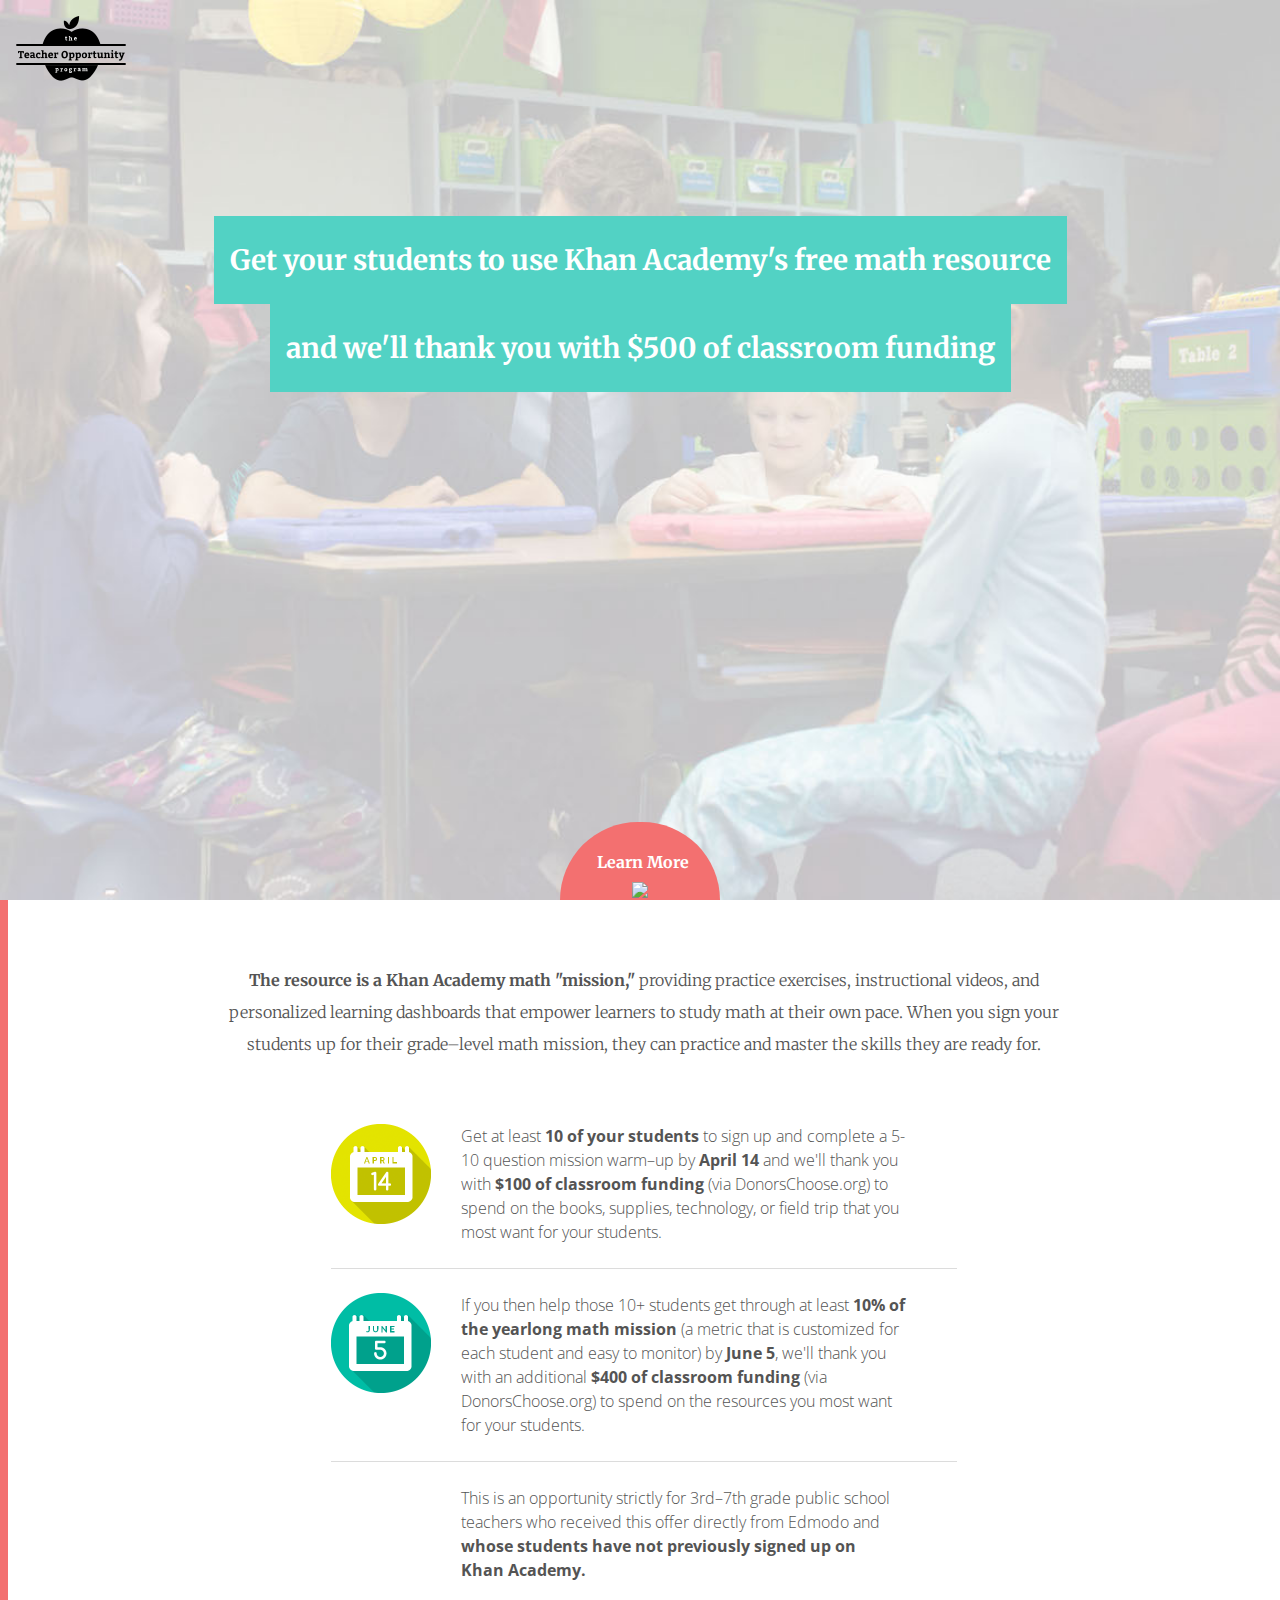
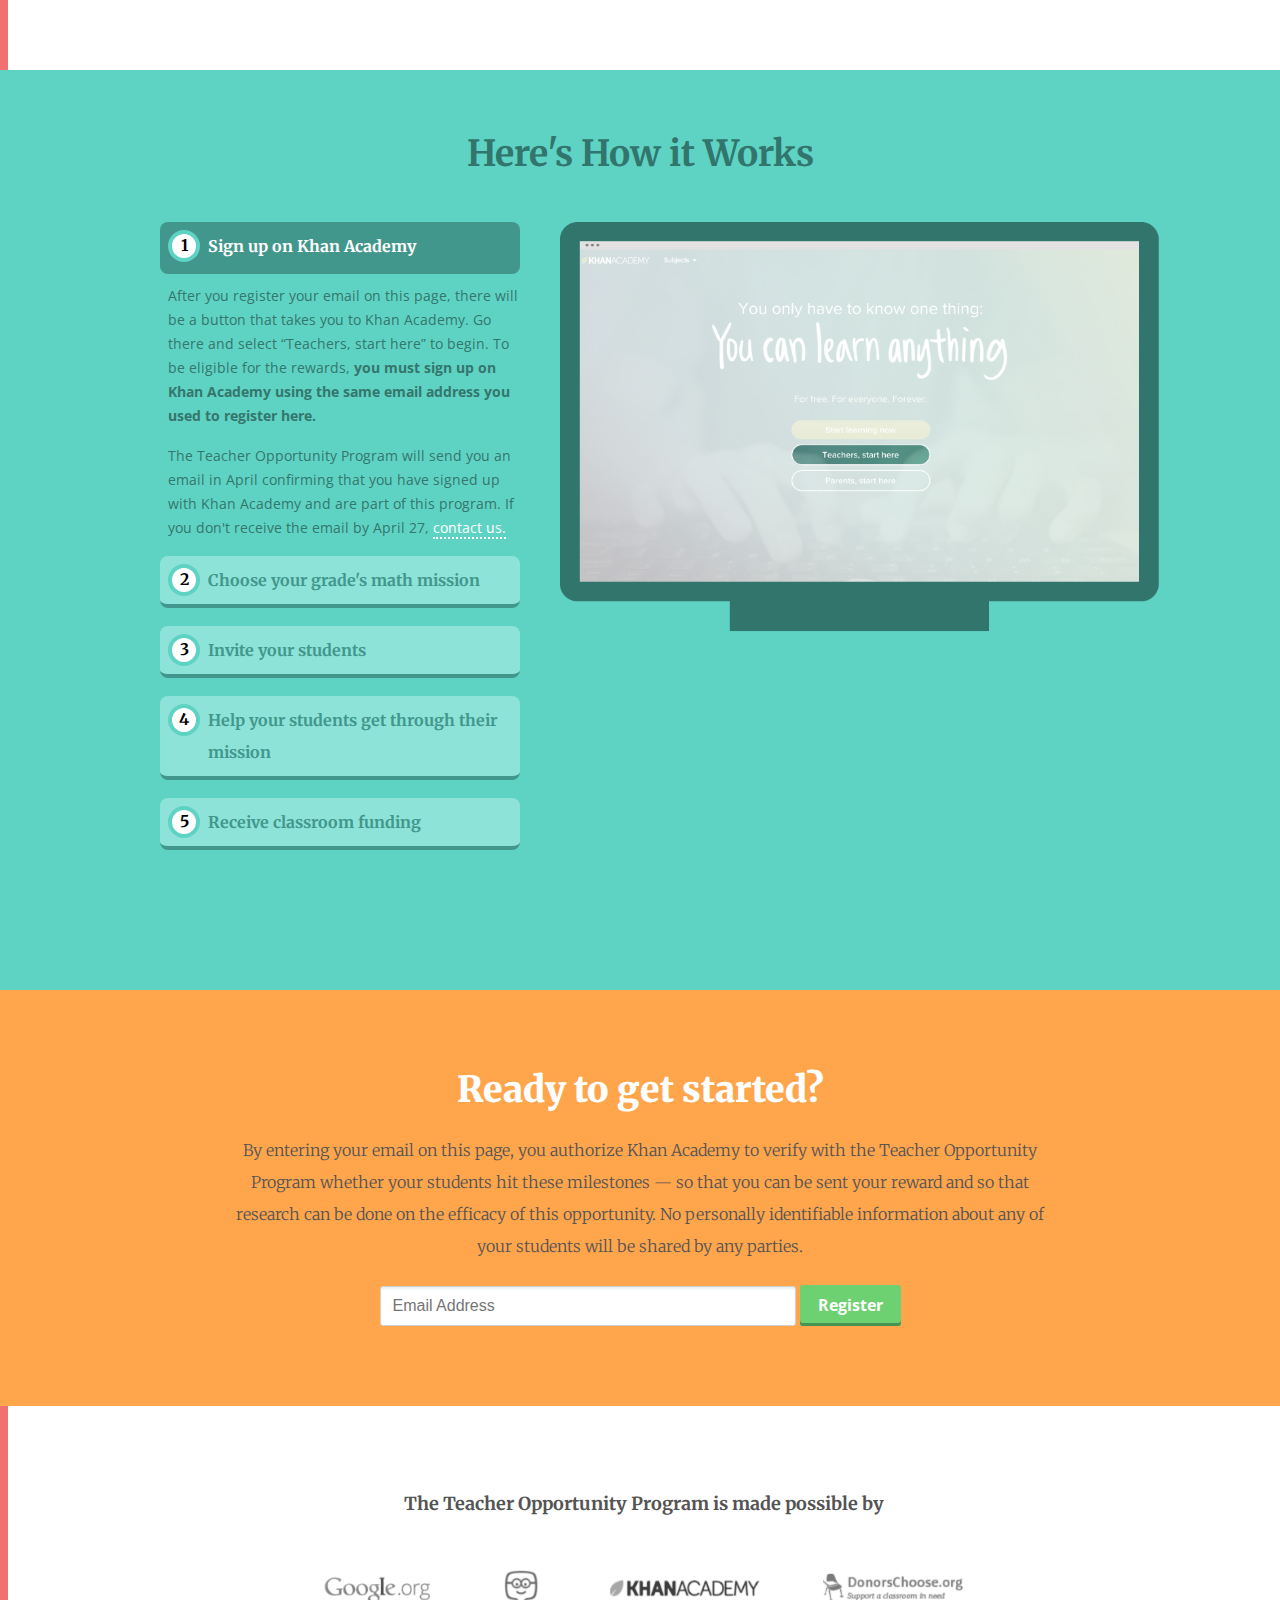
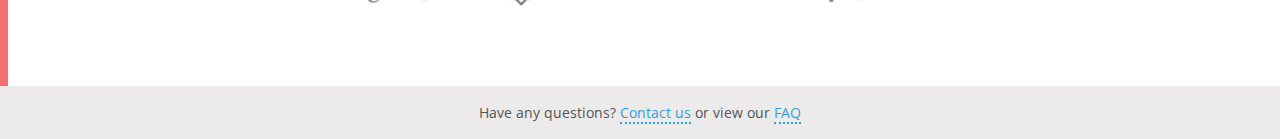
==== commit dbc570d0: "Make language change to eligibility" ====
--- a/classroomopportunity.html
+++ b/classroomopportunity.html
@@ -67,8 +67,8 @@
 		</div> <!-- END INTRO-ROW -->
 		<div class="intro-row">
 			<div class="intro-content intro-disclaimer">
-				<em>This is an opportunity strictly for 3rd&ndash;7th grade public school teachers who use Edmodo and <strong>
-					whose students have not previously signed up on Khan Academy.
+				<em>This is an opportunity strictly for 3rd&ndash;7th grade public school teachers who received this offer directly from Edmodo and <strong>
+					whose students have not previously signed up on Khan&nbsp;Academy.
 				</strong>
 				</em>
 			</div>
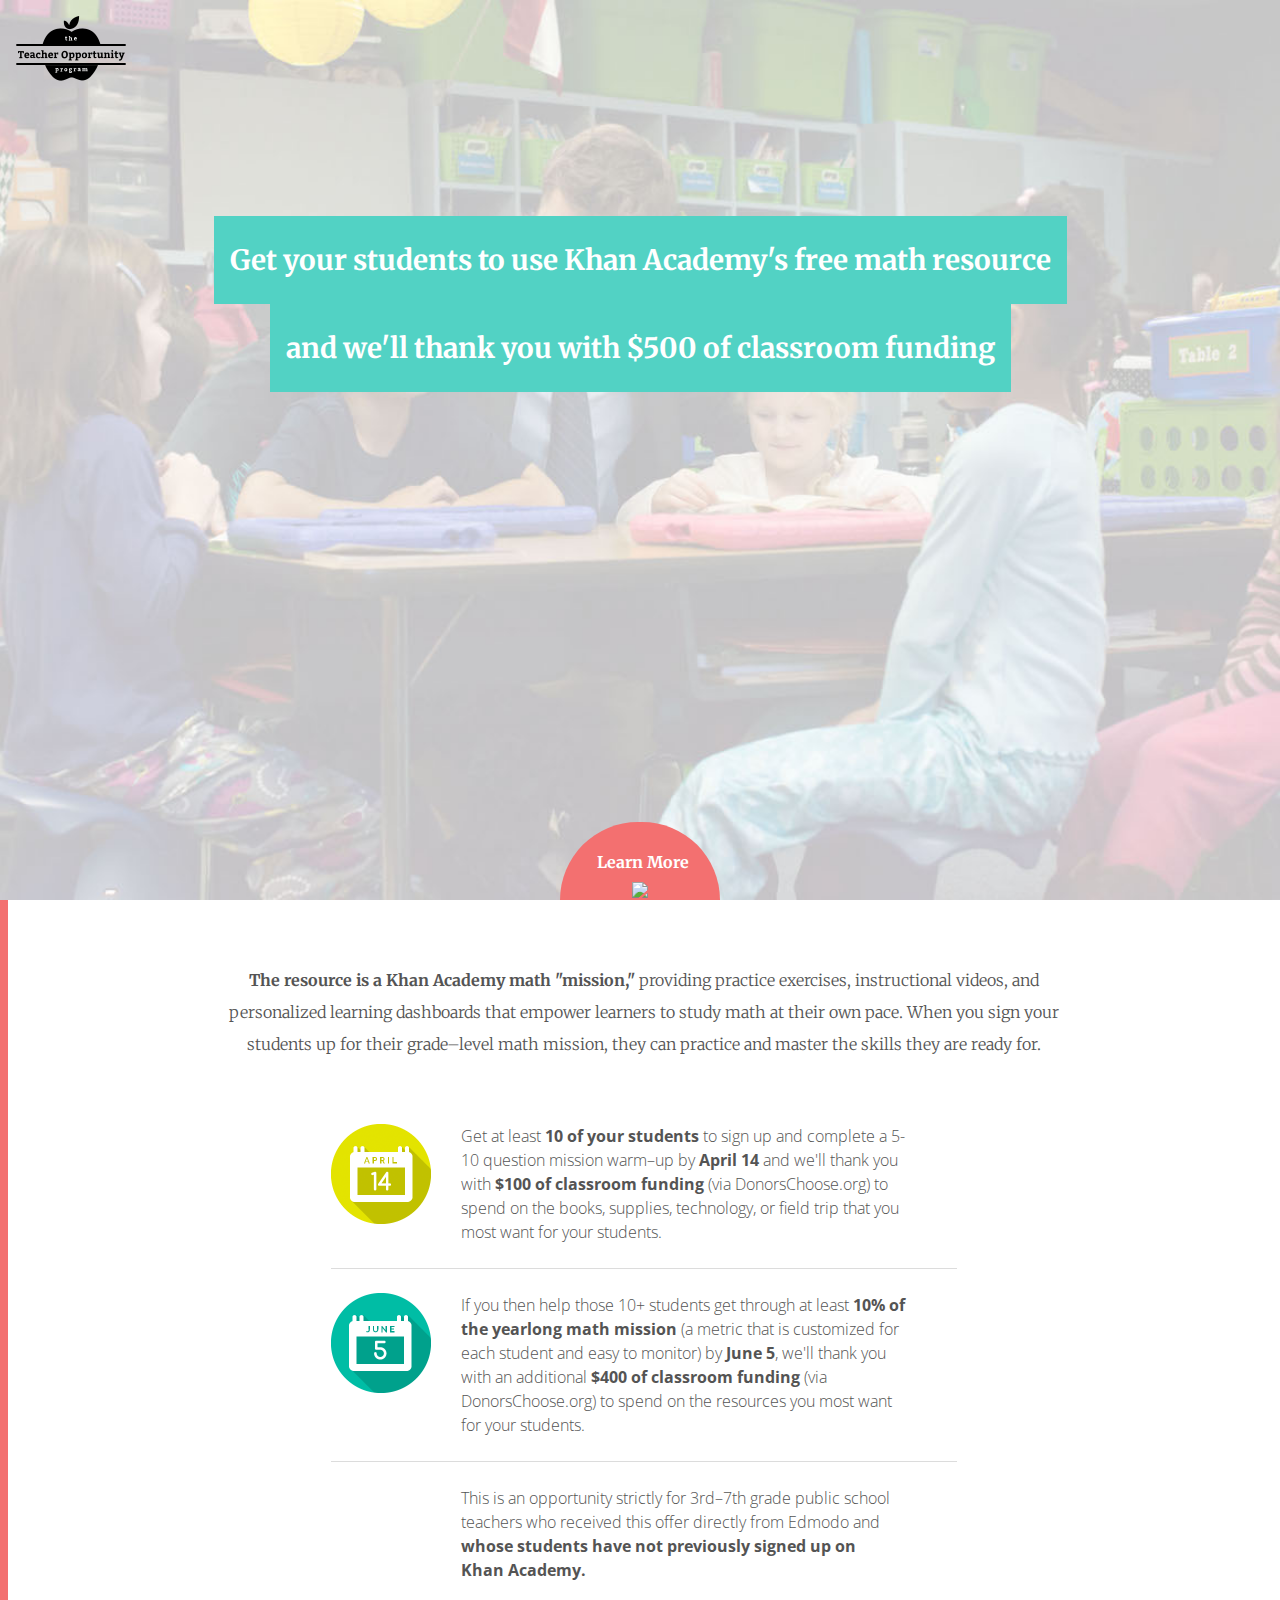
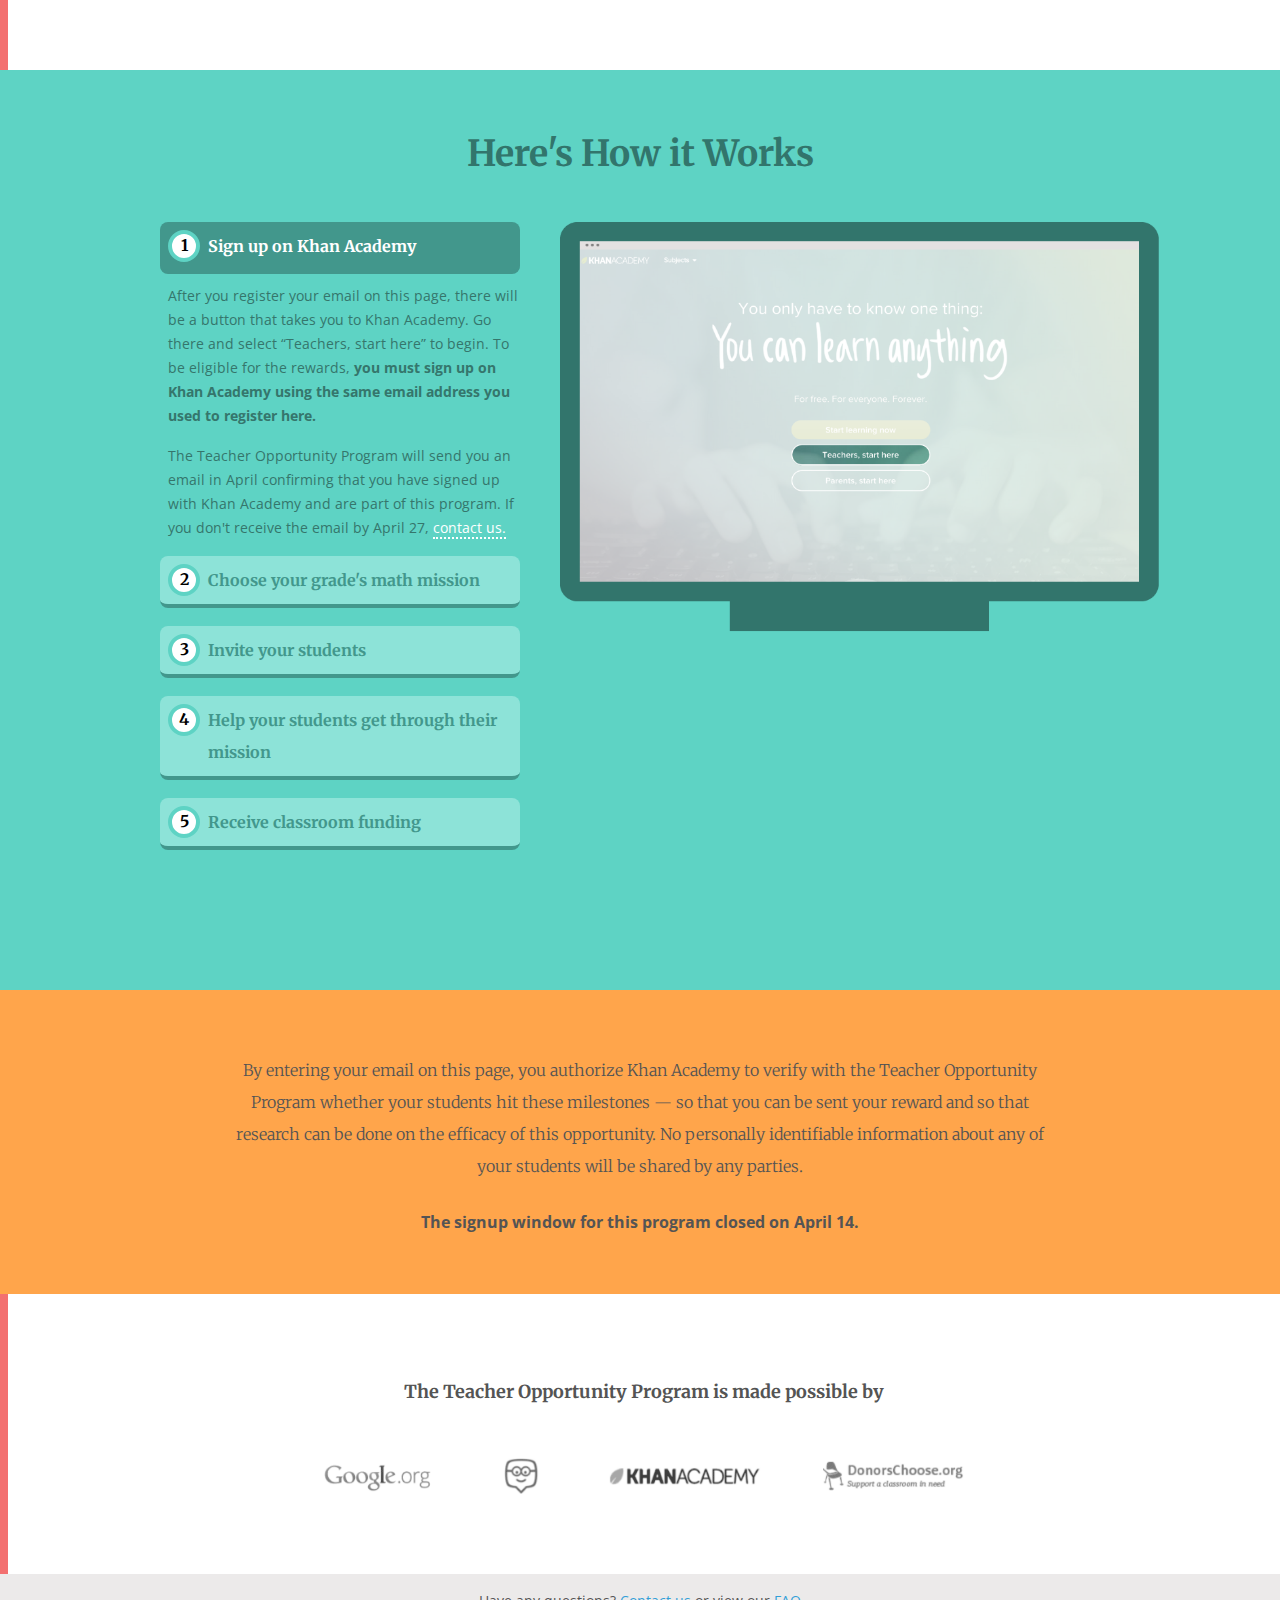
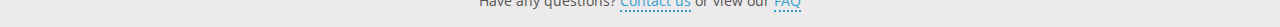
==== commit d783a062: "Hide signup box" ====
--- a/classroomopportunity.html
+++ b/classroomopportunity.html
@@ -148,7 +148,7 @@
 							We&#39;ll confirm that your students completed the mission warm-up and send a $100 classroom funding credit via DonorsChoose.org to the email you use to register on this page and on Khan Academy in June.
 						</p>
 						<p>
-							If at least 10 of your students get through 10% or more of the yearlong math mission, we&#39;ll add an additional $400 to the classroom funding credit DonorsChoose.org will email you in June.
+							If at least 10 of your students get through 10% or more of the yearlong math mission, we&#39;ll add an additional $400 to the classroom funding credit DonorsChoose.org will email you in June. You’re only eligible for this additional $400 reward if you had 10+ students create new Khan Academy accounts by the April 14 deadline above.
 						</p>
 						<p>
 							You can spend the funding credit on books, technology, field trips, or any other resources that you want for your students.  Funding is offered on a first come, first served basis to the first 500 teachers who accomplish the steps above.
@@ -162,12 +162,13 @@
 
 <div class="section-getStarted">
 	<div class="container">
-		<h2>Ready to get started?</h2>
+		<!-- <h2>Ready to get started?</h2> -->
 		<h5 class="ia-cta-instruction">By entering your email on this page, you authorize Khan Academy to verify with the Teacher Opportunity Program whether your students hit these milestones &mdash; so that you can be sent your reward and so that research can be done on the efficacy of this opportunity. No personally identifiable information about any of your students will be shared by any parties.</h5>
 		<script type="text/javascript">
 		var submitted=false;
 		</script>
-		<iframe id="hidden_iframe" name="hidden_iframe" onload="if(submitted){$('.ia-show-on-submit').show(); $('.ia-form').hide(); $('.ia-cta-instruction').html('Great! You are registered! Now go sign up on Khan Academy');}" style="display: none;"></iframe>
+		<strong class="signup-closed">The signup window for this program closed on April 14.</strong>
+		<!-- <iframe id="hidden_iframe" name="hidden_iframe" onload="if(submitted){$('.ia-show-on-submit').show(); $('.ia-form').hide(); $('.ia-cta-instruction').html('Great! You are registered! Now go sign up on Khan Academy');}" style="display: none;"></iframe>
 
 		<form class="ia-form" action="https://docs.google.com/forms/d/1gGFboxEAYcwFNeZSYvGJsOJmjx7oIMC6EEzyBmkNgvQ/formResponse?embedded=true" method="POST" id="ss-form" onsubmit="submitted=true;" target="hidden_iframe">
 			<ol role="list" class="ss-question-list" style="padding-left: 0">
@@ -187,7 +188,7 @@
 				<input type="submit" name="submit" value="Register" id="ss-submit" class="jfk-button jfk-button-action secondary-cta" onclick="ga('send','event', 'funding', 'registerEmail', 'click');">
 			</ol>
 		</form>
-		<a target="_blank" class="ia-show-on-submit primary-cta" style="display: none;" href="http://khanacademy.org" onclick="ga('send','event', 'funding', 'goToKhanAcademy', 'click');">Take me to Khan Academy <img src="images/icon-caret-right.png"> </a>
+		<a target="_blank" class="ia-show-on-submit primary-cta" style="display: none;" href="http://khanacademy.org" onclick="ga('send','event', 'funding', 'goToKhanAcademy', 'click');">Take me to Khan Academy <img src="images/icon-caret-right.png"> </a> -->
 	</div>
 </div>
 
--- a/css/styles.css
+++ b/css/styles.css
@@ -339,6 +339,10 @@
 	font-size: 16px;
 	border-radius: 3px;
 	box-shadow: inset 0 -3px 0 0 #459451;
+}
+.signup-closed {
+	display: block;
+	margin-top: 32px;
 }
 
 /* EMAIL FORM*/
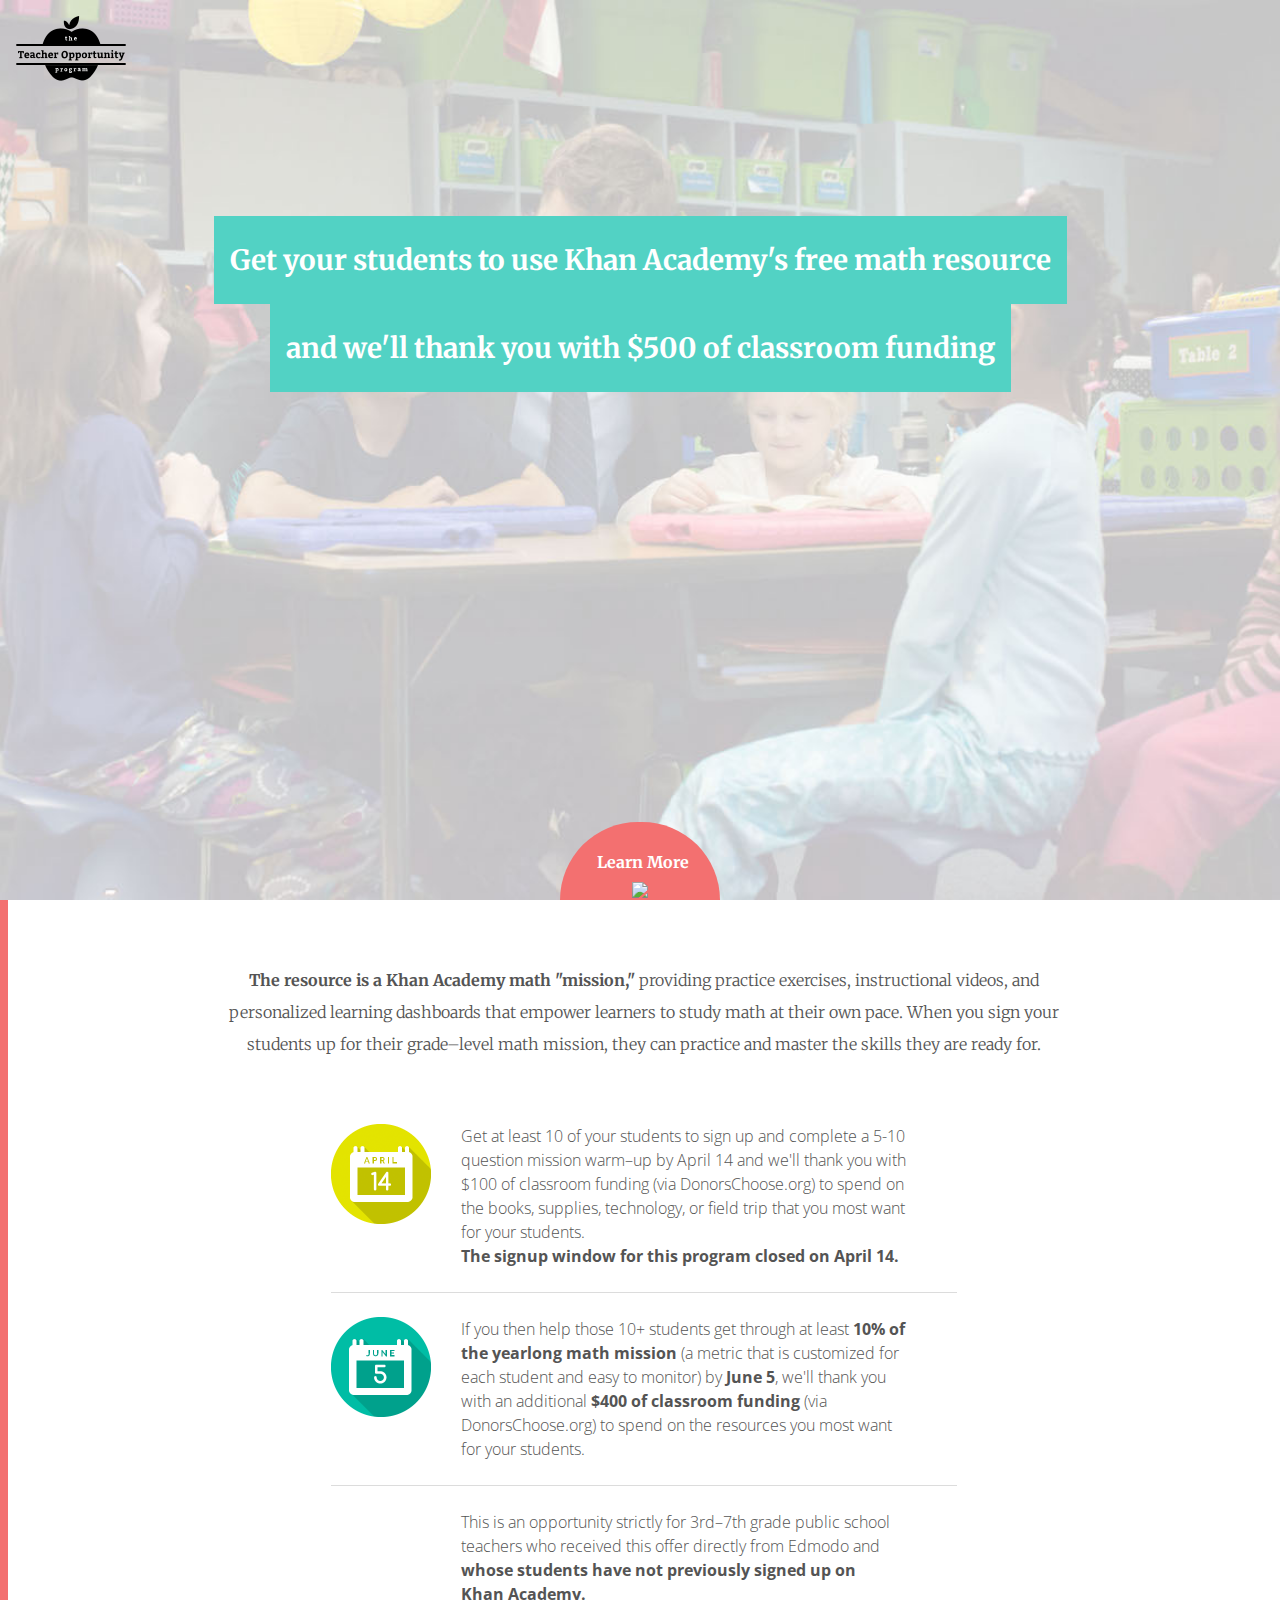
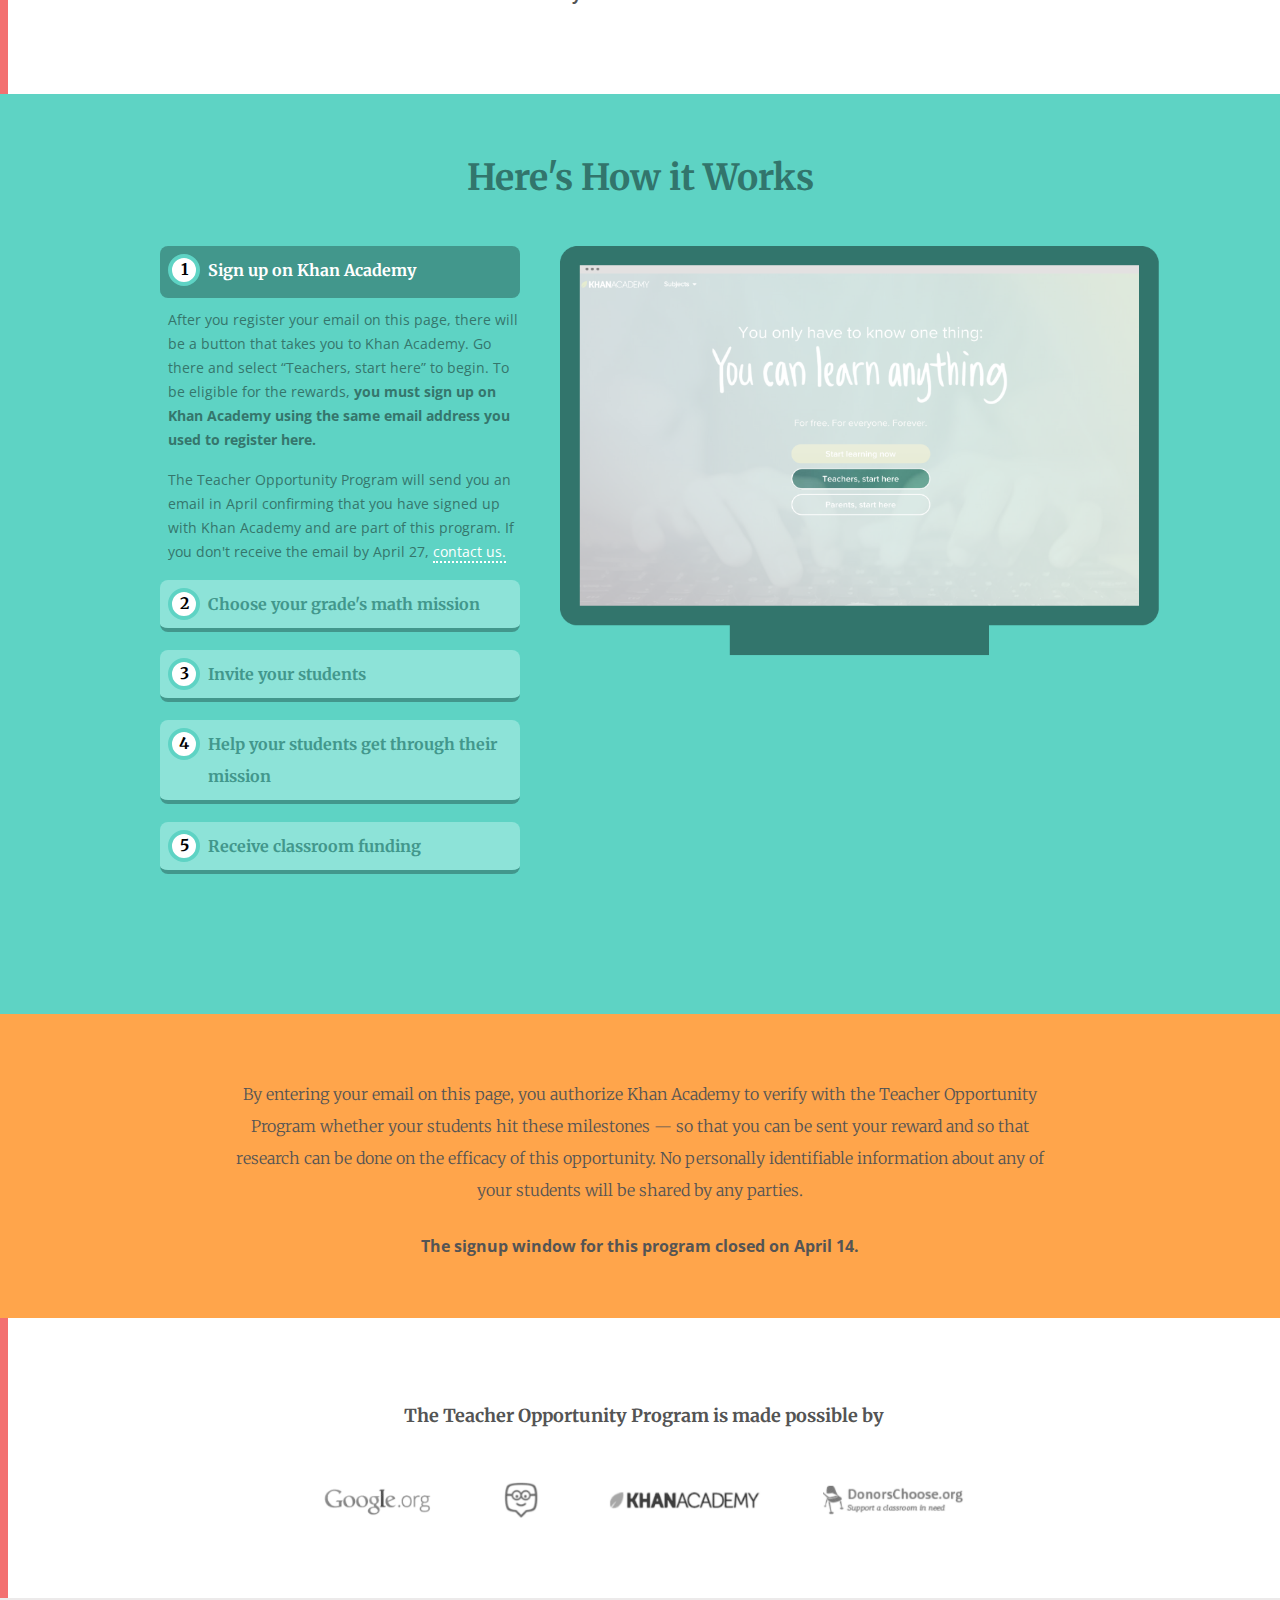
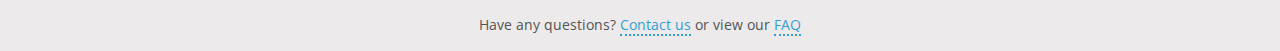
==== commit f44b8d68: "Add language around april 14th deadline" ====
--- a/classroomopportunity.html
+++ b/classroomopportunity.html
@@ -51,8 +51,9 @@
 			</div>
 			<div class="intro-content">
 				<p>
-					Get at least <strong>10 of your students</strong> to sign up and complete a 5-10 question mission warm&ndash;up by <strong>April 14</strong> and we&#39;ll thank you with <strong>$100 of classroom funding</strong> (via DonorsChoose.org) to spend on the books, supplies, technology, or field trip that you most want for your students.
-				</p>
+					Get at least 10 of your students to sign up and complete a 5-10 question mission warm&ndash;up by April 14 and we&#39;ll thank you with $100 of classroom funding (via DonorsChoose.org) to spend on the books, supplies, technology, or field trip that you most want for your students.
+				</p>
+				<p><strong>The signup window for this program closed on April 14.</strong></p>
 			</div>
 		</div> <!-- END INTRO-ROW -->
 		<div class="intro-row clearfix">
@@ -236,6 +237,7 @@
 				<p>
 					The easiest way to see whether you have 10 students that have achieved 10% or more of mission-level skills is to look at your class histogram.  You can navigate there easily by going to your coach homepage and then clicking &ldquo;student progress&rdquo; for your classes.  The Y-axis of the histogram shows you how many students have completed what % of the class mission.
 				</p>
+				<p>Note: the 10+ students who achieve 10%+ mission level skills must be the same students who created new accounts in your class and completed their warm-ups by the April 14 deadline.</p>
 			</li>
 			<li>
 				<h4>What is the difference between mission-level skills and mission foundations?</h4>
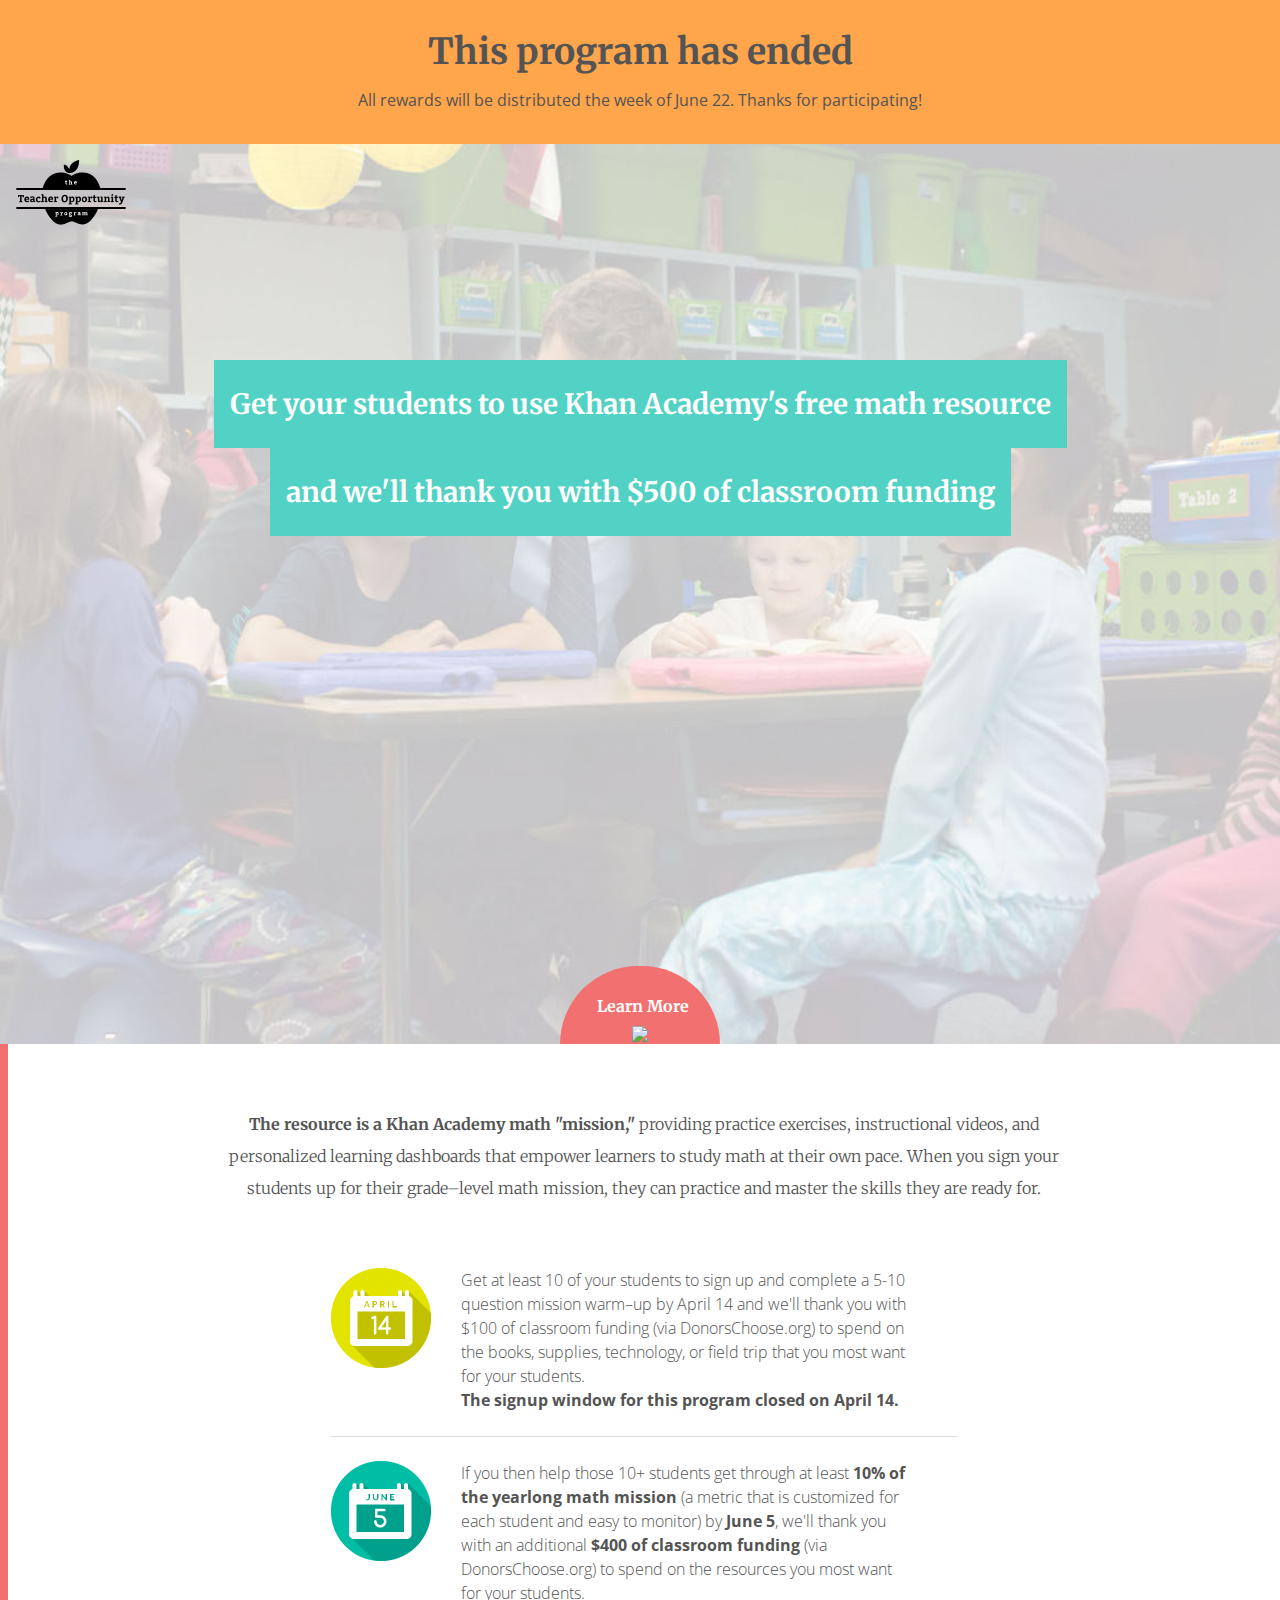
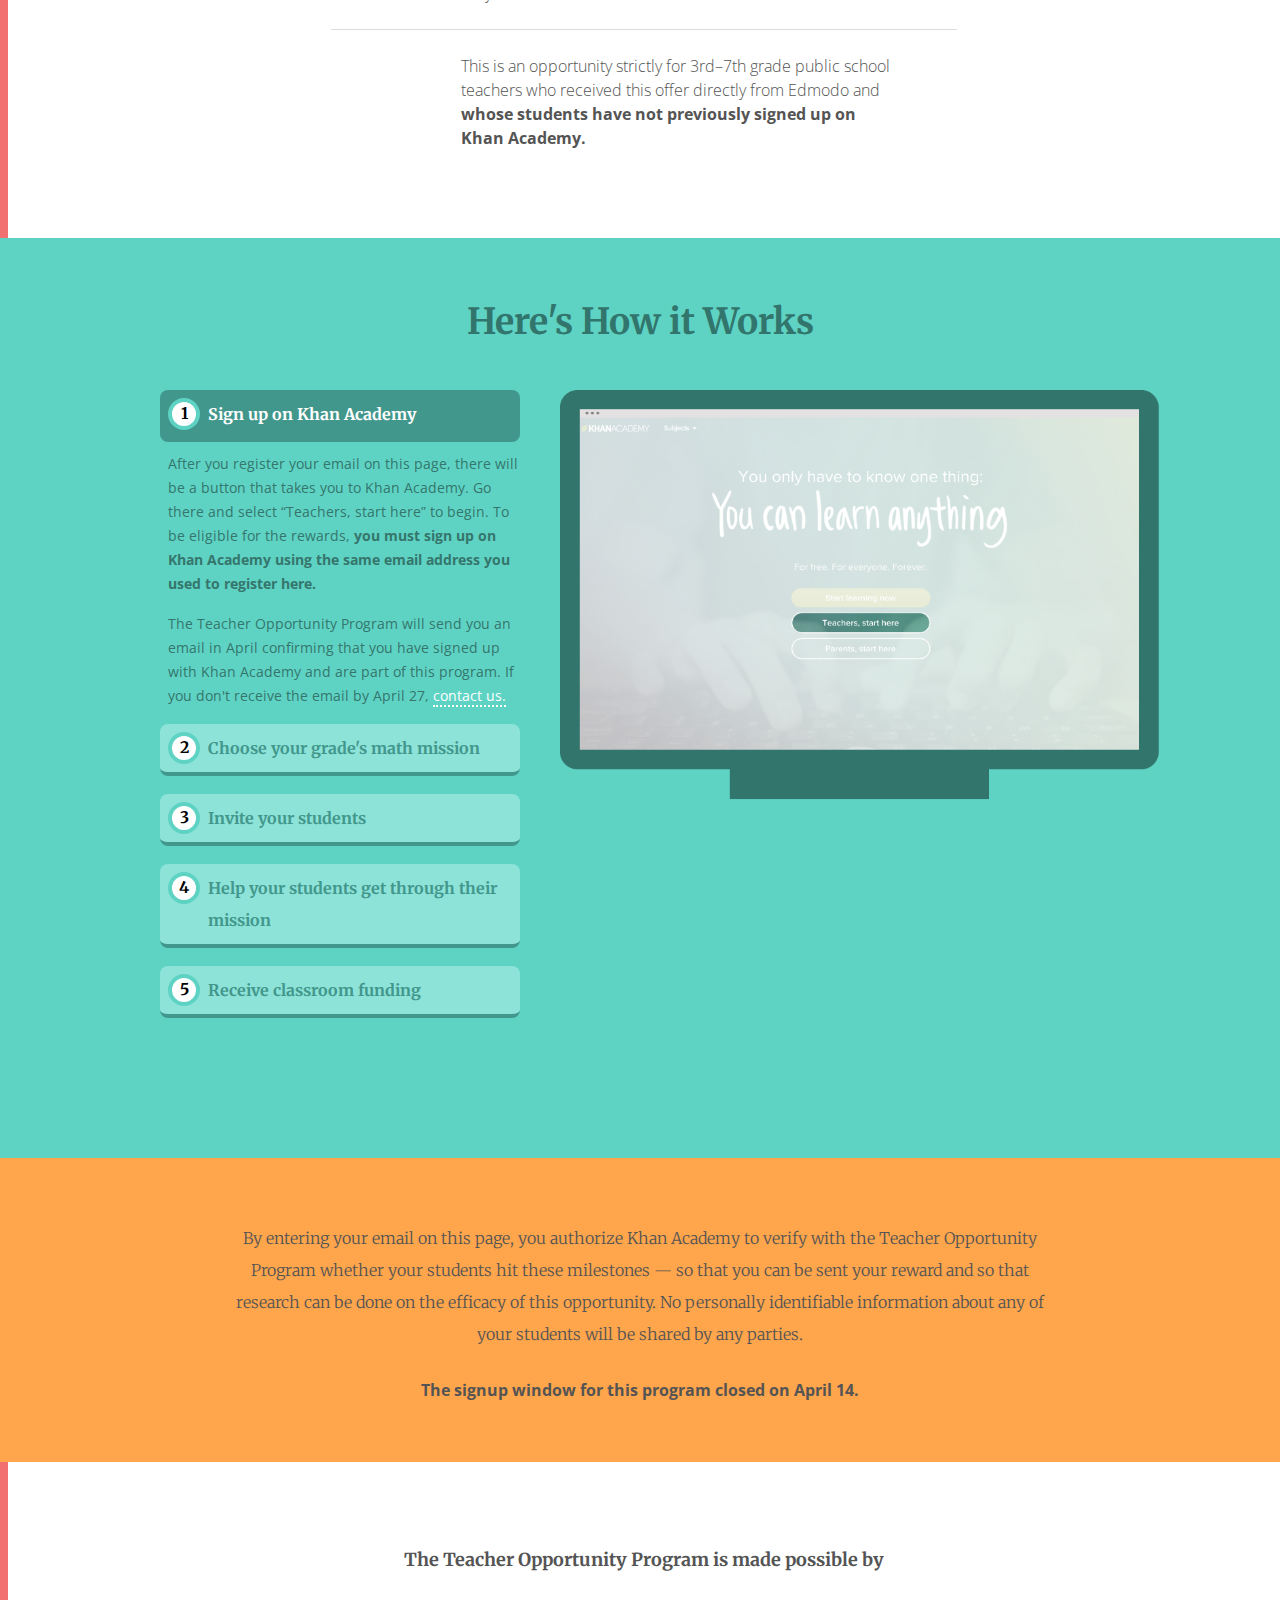
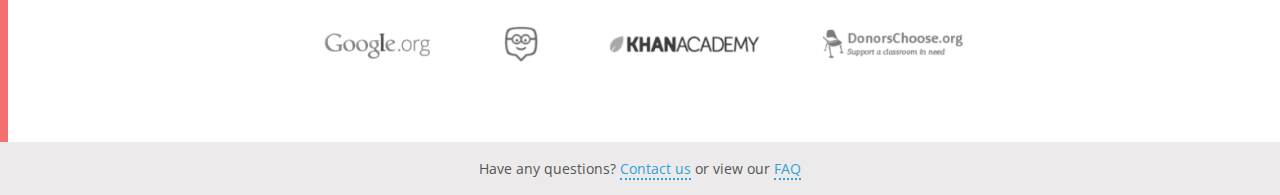
==== commit 56fa8a9b: "Add banner about program ending" ====
--- a/classroomopportunity.html
+++ b/classroomopportunity.html
@@ -24,6 +24,10 @@
     <meta name="viewport" content="width=device-width, initial-scale=1">
 </head>
 <body>
+<div class="banner">
+	<h2>This program has ended</h2>
+	<p>All rewards will be distributed the week of June 22.  Thanks for participating!</p>
+</div>
 <div class="section-splash">
 	<img class="logo" src="images/logo-teacher-opportunity.png">
 	<div class="headline-wrapper">
--- a/css/styles.css
+++ b/css/styles.css
@@ -6,6 +6,13 @@
 	-webkit-font-smoothing: antialiased;
 	-moz-osx-font-smoothing: grayscale;
  }
+
+.banner {
+	background: #FFA54B;
+	text-align: center;
+	padding: 16px 0 32px;
+	color: #545454;
+}
 
 body {
  	height: 100%;
